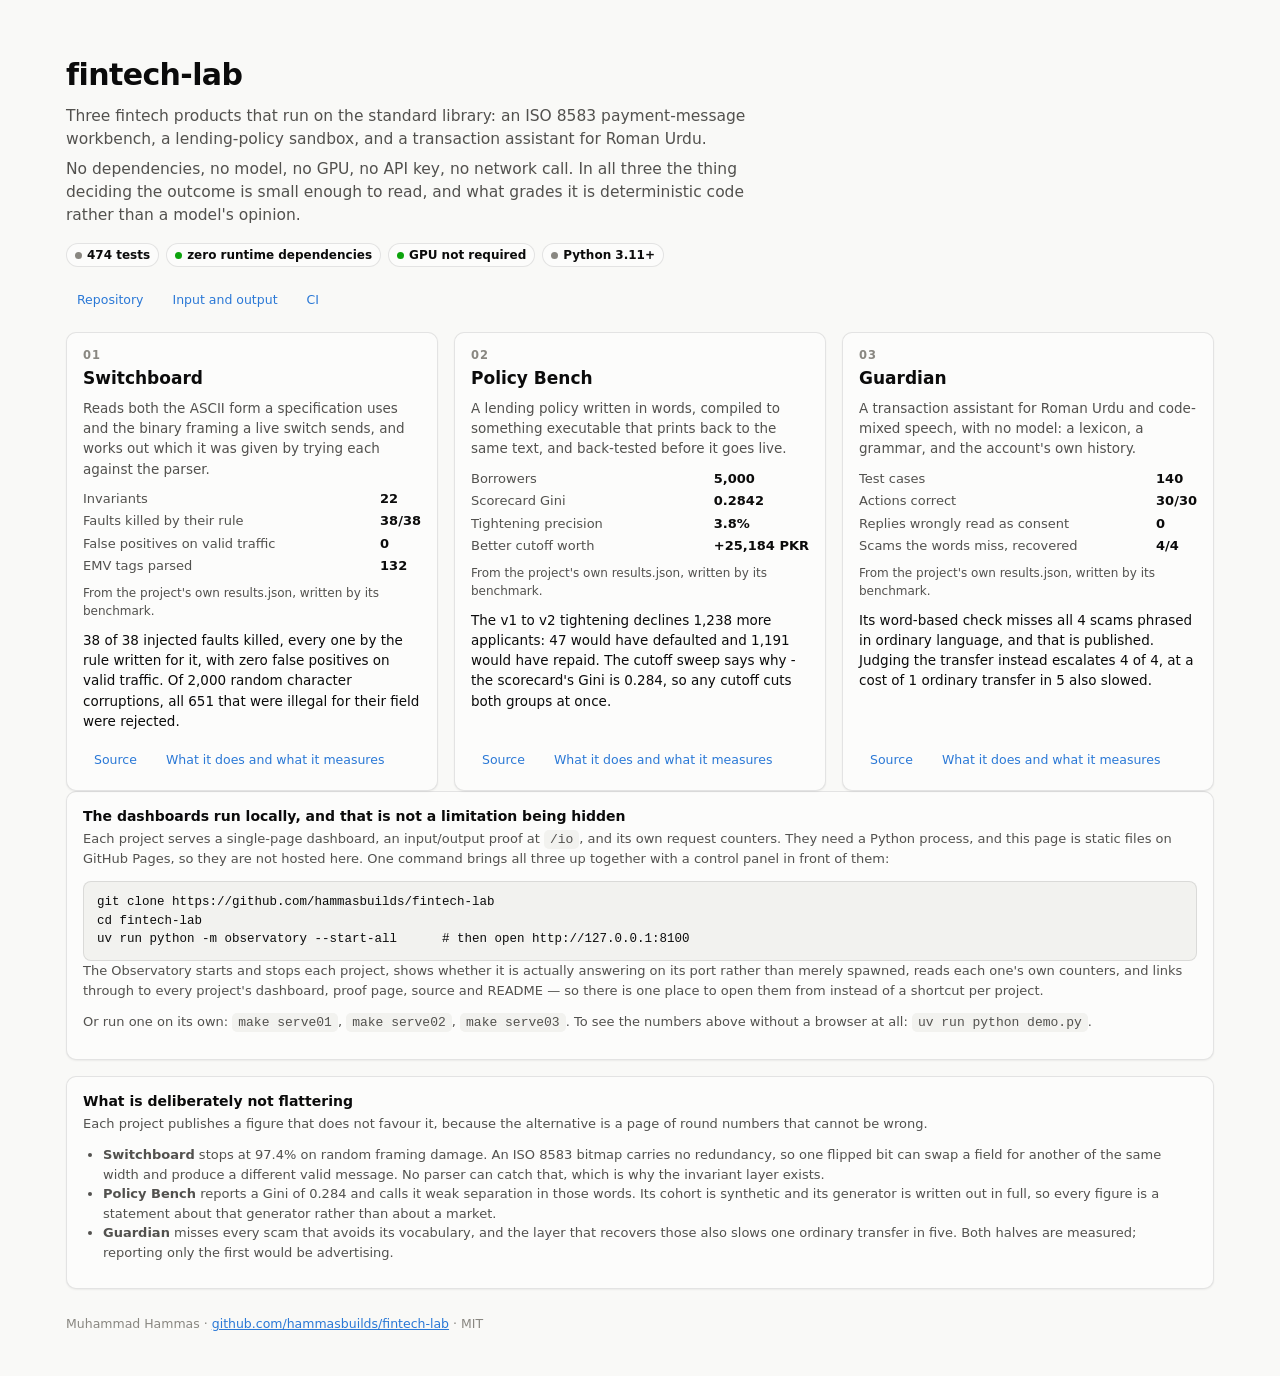
==== docs/index.html @ 554dd606 "Observatory: one panel that launches, watches and opens all three projects Replaces three desktop sh" ====
<!doctype html>
<html lang="en">
<head>
<meta charset="utf-8">
<meta name="viewport" content="width=device-width, initial-scale=1">
<title>fintech-lab</title>
<meta name="description" content="Three fintech products that run on the standard library: an ISO 8583 payment-message workbench, a lending-policy sandbox, and a Roman Urdu transaction assistant.">
<link rel="stylesheet" href="theme.css">
<style>
  .hero { padding: 36px 0 8px; }
  .hero h1 { font-size: 30px; margin: 0 0 8px; letter-spacing: -0.02em; }
  .hero p { color: var(--ink-2); font-size: 15.5px; max-width: 70ch; margin: 0 0 6px; }
  .badges { display: flex; gap: 7px; flex-wrap: wrap; margin: 16px 0 0; }
  .badges .pill { background: var(--surface); }
  .grid3 { display: grid; gap: 16px; margin-top: 8px; }
  @media (min-width: 1000px) { .grid3 { grid-template-columns: 1fr 1fr 1fr; } }
  .proj { display: flex; flex-direction: column; margin: 0; }
  .proj .num { font-size: 11.5px; letter-spacing: 0.08em; color: var(--ink-muted); font-weight: 600; }
  .proj h2 { font-size: 17px; margin: 2px 0 6px; }
  .proj .tag { color: var(--ink-2); font-size: 13.5px; margin: 0 0 10px; }
  .figs { display: grid; grid-template-columns: 1fr auto; gap: 3px 12px; font-size: 13px; margin: 0; }
  .figs dt { color: var(--ink-2); }
  .figs dd { margin: 0; font-variant-numeric: tabular-nums; font-weight: 600; }
  .small { font-size: 12px; margin: 8px 0 0; }
  .claim { font-size: 13.5px; margin: 10px 0 0; flex: 1 1 auto; }
  .opener { display: flex; gap: 7px; flex-wrap: wrap; margin-top: 14px; }
  .opener a { text-decoration: none; font-size: 12.5px; padding: 6px 11px; }
  code.cmd { font-family: var(--mono); background: var(--surface-sunken); padding: 2px 6px; border-radius: 5px; }
</style>
</head>
<body>
<div class="wrap">
  <div class="hero">
    <h1>fintech-lab</h1>
    <p>Three fintech products that run on the standard library: an ISO 8583 payment-message
       workbench, a lending-policy sandbox, and a transaction assistant for Roman Urdu.</p>
    <p>No dependencies, no model, no GPU, no API key, no network call. In all three the thing
       deciding the outcome is small enough to read, and what grades it is deterministic code
       rather than a model's opinion.</p>
    <div class="badges">
      <span class="pill neutral"><span class="dot"></span><span>474 tests</span></span>
      <span class="pill good"><span class="dot"></span><span>zero runtime dependencies</span></span>
      <span class="pill good"><span class="dot"></span><span>GPU not required</span></span>
      <span class="pill neutral"><span class="dot"></span><span>Python 3.11+</span></span>
    </div>
    <div class="opener" style="margin-top:18px">
      <a class="btn" href="https://github.com/hammasbuilds/fintech-lab">Repository</a>
      <a class="btn ghost" href="https://github.com/hammasbuilds/fintech-lab#input--output">Input and output</a>
      <a class="btn ghost" href="https://github.com/hammasbuilds/fintech-lab/actions/workflows/ci.yml">CI</a>
    </div>
  </div>

  <div class="grid3">
      <div class="card proj">
        <span class="num">01</span>
        <h2>Switchboard</h2>
        <p class="tag">Reads both the ASCII form a specification uses and the binary framing a live switch sends, and works out which it was given by trying each against the parser.</p>
        <dl class="figs"><dt>Invariants</dt><dd>22</dd><dt>Faults killed by their rule</dt><dd>38/38</dd><dt>False positives on valid traffic</dt><dd>0</dd><dt>EMV tags parsed</dt><dd>132</dd></dl>
        <p class="hint small">From the project's own results.json, written by its benchmark.</p>
        <p class="claim">38 of 38 injected faults killed, every one by the rule written for it, with zero false positives on valid traffic. Of 2,000 random character corruptions, all 651 that were illegal for their field were rejected.</p>
        <div class="opener">
          <a class="btn" href="https://github.com/hammasbuilds/fintech-lab/tree/main/projects/p01_switchboard">Source</a>
          <a class="btn ghost" href="https://github.com/hammasbuilds/fintech-lab/blob/main/projects/p01_switchboard/README.md">What it does and what it measures</a>
        </div>
      </div>
      <div class="card proj">
        <span class="num">02</span>
        <h2>Policy Bench</h2>
        <p class="tag">A lending policy written in words, compiled to something executable that prints back to the same text, and back-tested before it goes live.</p>
        <dl class="figs"><dt>Borrowers</dt><dd>5,000</dd><dt>Scorecard Gini</dt><dd>0.2842</dd><dt>Tightening precision</dt><dd>3.8%</dd><dt>Better cutoff worth</dt><dd>+25,184 PKR</dd></dl>
        <p class="hint small">From the project's own results.json, written by its benchmark.</p>
        <p class="claim">The v1 to v2 tightening declines 1,238 more applicants: 47 would have defaulted and 1,191 would have repaid. The cutoff sweep says why - the scorecard&#x27;s Gini is 0.284, so any cutoff cuts both groups at once.</p>
        <div class="opener">
          <a class="btn" href="https://github.com/hammasbuilds/fintech-lab/tree/main/projects/p02_policy_bench">Source</a>
          <a class="btn ghost" href="https://github.com/hammasbuilds/fintech-lab/blob/main/projects/p02_policy_bench/README.md">What it does and what it measures</a>
        </div>
      </div>
      <div class="card proj">
        <span class="num">03</span>
        <h2>Guardian</h2>
        <p class="tag">A transaction assistant for Roman Urdu and code-mixed speech, with no model: a lexicon, a grammar, and the account&#x27;s own history.</p>
        <dl class="figs"><dt>Test cases</dt><dd>140</dd><dt>Actions correct</dt><dd>30/30</dd><dt>Replies wrongly read as consent</dt><dd>0</dd><dt>Scams the words miss, recovered</dt><dd>4/4</dd></dl>
        <p class="hint small">From the project's own results.json, written by its benchmark.</p>
        <p class="claim">Its word-based check misses all 4 scams phrased in ordinary language, and that is published. Judging the transfer instead escalates 4 of 4, at a cost of 1 ordinary transfer in 5 also slowed.</p>
        <div class="opener">
          <a class="btn" href="https://github.com/hammasbuilds/fintech-lab/tree/main/projects/p03_guardian">Source</a>
          <a class="btn ghost" href="https://github.com/hammasbuilds/fintech-lab/blob/main/projects/p03_guardian/README.md">What it does and what it measures</a>
        </div>
      </div>
  </div>

  <div class="card">
    <h2>The dashboards run locally, and that is not a limitation being hidden</h2>
    <p class="hint">
      Each project serves a single-page dashboard, an input/output proof at <code
      class="cmd">/io</code>, and its own request counters. They need a Python process, and
      this page is static files on GitHub Pages, so they are not hosted here. One command
      brings all three up together with a control panel in front of them:
    </p>
    <pre class="out">git clone https://github.com/hammasbuilds/fintech-lab
cd fintech-lab
uv run python -m observatory --start-all      # then open http://127.0.0.1:8100</pre>
    <p class="hint">
      The Observatory starts and stops each project, shows whether it is actually answering
      on its port rather than merely spawned, reads each one's own counters, and links
      through to every project's dashboard, proof page, source and README &mdash; so there is
      one place to open them from instead of a shortcut per project.
    </p>
    <p class="hint">
      Or run one on its own: <code class="cmd">make serve01</code>,
      <code class="cmd">make serve02</code>, <code class="cmd">make serve03</code>. To see
      the numbers above without a browser at all: <code class="cmd">uv run python demo.py</code>.
    </p>
  </div>

  <div class="card">
    <h2>What is deliberately not flattering</h2>
    <p class="hint">
      Each project publishes a figure that does not favour it, because the alternative is a
      page of round numbers that cannot be wrong.
    </p>
    <ul class="hint" style="padding-left:20px">
      <li><strong>Switchboard</strong> stops at 97.4% on random framing damage. An ISO 8583
          bitmap carries no redundancy, so one flipped bit can swap a field for another of the
          same width and produce a different valid message. No parser can catch that, which is
          why the invariant layer exists.</li>
      <li><strong>Policy Bench</strong> reports a Gini of 0.284 and calls it weak separation in
          those words. Its cohort is synthetic and its generator is written out in full, so every
          figure is a statement about that generator rather than about a market.</li>
      <li><strong>Guardian</strong> misses every scam that avoids its vocabulary, and the layer
          that recovers those also slows one ordinary transfer in five. Both halves are
          measured; reporting only the first would be advertising.</li>
    </ul>
  </div>

  <footer class="foot" style="padding-left:0">
    Muhammad Hammas &middot; <a href="https://github.com/hammasbuilds/fintech-lab">github.com/hammasbuilds/fintech-lab</a> &middot; MIT
  </footer>
</div>
</body>
</html>
---- docs/theme.css ----
:root {
  color-scheme: light;
  --plane:          #f9f9f7;
  --surface:        #fcfcfb;
  --surface-sunken: #f2f2ef;
  --ink:            #0b0b0b;
  --ink-2:          #52514e;
  --ink-muted:      #898781;
  --grid:           #e1e0d9;
  --axis:           #c3c2b7;
  --border:         rgba(11, 11, 11, 0.10);
  --series-1:       #2a78d6;
  --series-2:       #eb6834;
  --series-3:       #1baf7a;
  --series-4:       #eda100;
  --seq-100:        #cde2fb;
  --seq-250:        #86b6ef;
  --seq-450:        #2a78d6;
  --seq-600:        #184f95;
  --good:           #0ca30c;
  --warning:        #fab219;
  --serious:        #ec835a;
  --critical:       #d03b3b;
  --good-ink:       #006300;
  --shadow:         0 1px 2px rgba(11, 11, 11, 0.06);
  --radius:         10px;
  --mono: ui-monospace, "Cascadia Mono", "SF Mono", Menlo, Consolas, monospace;
  --sans: system-ui, -apple-system, "Segoe UI", sans-serif;
}

@media (prefers-color-scheme: dark) {
  :root:not([data-theme="light"]) {
    color-scheme: dark;
    --plane:          #0d0d0d;
    --surface:        #1a1a19;
    --surface-sunken: #121211;
    --ink:            #f0efec;
    --ink-2:          #c3c2b7;
    --ink-muted:      #898781;
    --grid:           #2c2c2a;
    --axis:           #383835;
    --border:         rgba(255, 255, 255, 0.10);
    --series-1:       #3987e5;
    --series-2:       #d95926;
    --series-3:       #199e70;
    --series-4:       #c98500;
    --seq-100:        #104281;
    --seq-250:        #184f95;
    --seq-450:        #3987e5;
    --seq-600:        #86b6ef;
    --good-ink:       #0ca30c;
    --shadow:         0 1px 2px rgba(0, 0, 0, 0.5);
  }
}

:root[data-theme="dark"] {
  color-scheme: dark;
  --plane:          #0d0d0d;
  --surface:        #1a1a19;
  --surface-sunken: #121211;
  --ink:            #f0efec;
  --ink-2:          #c3c2b7;
  --ink-muted:      #898781;
  --grid:           #2c2c2a;
  --axis:           #383835;
  --border:         rgba(255, 255, 255, 0.10);
  --series-1:       #3987e5;
  --series-2:       #d95926;
  --series-3:       #199e70;
  --series-4:       #c98500;
  --seq-100:        #104281;
  --seq-250:        #184f95;
  --seq-450:        #3987e5;
  --seq-600:        #86b6ef;
  --good-ink:       #0ca30c;
  --shadow:         0 1px 2px rgba(0, 0, 0, 0.5);
}

* { box-sizing: border-box; }

body {
  margin: 0;
  background: var(--plane);
  color: var(--ink);
  font-family: var(--sans);
  font-size: 14.5px;
  line-height: 1.5;
  -webkit-font-smoothing: antialiased;
}

a { color: var(--series-1); }

/* ---- shell ------------------------------------------------------------- */

header.top {
  display: flex;
  align-items: center;
  gap: 16px;
  flex-wrap: wrap;
  padding: 14px 16px;
  background: var(--surface);
  border-bottom: 1px solid var(--border);
}
header.top h1 { font-size: 16px; margin: 0; font-weight: 650; letter-spacing: -0.01em; }
header.top .sub { color: var(--ink-2); font-size: 13px; margin: 0; }
header.top .spacer { flex: 1 1 auto; }

.wrap { max-width: 1180px; margin: 0 auto; padding: 16px; }

nav.tabs {
  display: flex;
  gap: 4px;
  flex-wrap: wrap;
  padding: 0 16px;
  background: var(--surface);
  border-bottom: 1px solid var(--border);
}
nav.tabs button {
  appearance: none;
  background: none;
  border: 0;
  border-bottom: 2px solid transparent;
  color: var(--ink-2);
  font: inherit;
  padding: 9px 12px;
  cursor: pointer;
}
nav.tabs button:hover { color: var(--ink); }
nav.tabs button[aria-selected="true"] {
  color: var(--ink);
  border-bottom-color: var(--series-1);
  font-weight: 600;
}

.panel { display: none; }
.panel.active { display: block; }

.card {
  background: var(--surface);
  border: 1px solid var(--border);
  border-radius: var(--radius);
  box-shadow: var(--shadow);
  padding: 14px 16px;
  margin-bottom: 16px;
}
.card > h2 { font-size: 14px; margin: 0 0 2px; font-weight: 650; }
.card > h2 + .hint { margin-top: 0; }
.hint { color: var(--ink-2); font-size: 13px; margin: 0 0 12px; }

.grid { display: grid; gap: 16px; }
@media (min-width: 860px) {
  .grid.cols-2 { grid-template-columns: 1fr 1fr; }
  .grid.cols-3 { grid-template-columns: repeat(3, 1fr); }
}

/* ---- controls ---------------------------------------------------------- */

.row { display: flex; gap: 10px; flex-wrap: wrap; align-items: flex-end; margin-bottom: 12px; }
label.field { display: flex; flex-direction: column; gap: 4px; font-size: 12.5px; color: var(--ink-2); }

input[type="text"], input[type="number"], select, textarea {
  font-family: var(--sans);
  font-size: 14px;
  color: var(--ink);
  background: var(--surface);
  border: 1px solid var(--axis);
  border-radius: 8px;
  padding: 7px 9px;
}
textarea { font-family: var(--mono); font-size: 13px; line-height: 1.55; width: 100%; resize: vertical; }
input:focus-visible, select:focus-visible, textarea:focus-visible, button:focus-visible {
  outline: 2px solid var(--series-1);
  outline-offset: 1px;
}

button.btn {
  font: inherit;
  font-weight: 600;
  color: #fff;
  background: var(--series-1);
  border: 1px solid transparent;
  border-radius: 8px;
  padding: 8px 14px;
  cursor: pointer;
}
button.btn:hover { filter: brightness(1.07); }
button.btn.ghost { background: var(--surface); color: var(--ink); border-color: var(--axis); }
button.btn.danger { background: var(--critical); }
button.btn:disabled { opacity: 0.5; cursor: not-allowed; }

/* ---- stat tiles -------------------------------------------------------- */

.tiles { display: grid; gap: 12px; grid-template-columns: repeat(auto-fit, minmax(150px, 1fr)); }
.tile {
  background: var(--surface-sunken);
  border: 1px solid var(--border);
  border-radius: var(--radius);
  padding: 11px 13px;
}
.tile .k { font-size: 12px; color: var(--ink-2); display: block; margin-bottom: 2px; }
.tile .v { font-size: 25px; font-weight: 640; letter-spacing: -0.02em; display: block; }
.tile .u { font-size: 12.5px; color: var(--ink-muted); }

/* ---- tables ------------------------------------------------------------ */

table { border-collapse: collapse; width: 100%; font-size: 13.5px; }
th, td { text-align: left; padding: 6px 9px; border-bottom: 1px solid var(--grid); vertical-align: top; }
th { color: var(--ink-2); font-weight: 600; font-size: 12.5px; white-space: nowrap; }
td.num, th.num { text-align: right; font-variant-numeric: tabular-nums; }
td.mono { font-family: var(--mono); font-size: 12.5px; }
tbody tr:hover { background: var(--surface-sunken); }
.scroll { overflow-x: auto; }

/* ---- chart parts ------------------------------------------------------- */

.legend { display: flex; gap: 14px; flex-wrap: wrap; font-size: 12.5px; color: var(--ink-2); margin-bottom: 8px; }
.legend .item { display: inline-flex; align-items: center; gap: 6px; }
.legend .swatch { width: 10px; height: 10px; border-radius: 3px; display: inline-block; }

.bars { display: flex; flex-direction: column; gap: 7px; }
.bars .bar-row { display: grid; grid-template-columns: minmax(96px, 26%) 1fr auto; gap: 10px; align-items: center; }
.bars .bar-row .lbl { color: var(--ink-2); font-size: 12.5px; }
.bars .track { background: var(--surface-sunken); border-radius: 4px; height: 13px; position: relative; }
.bars .fill { height: 13px; border-radius: 0 4px 4px 0; background: var(--series-1); }
.bars .val { font-variant-numeric: tabular-nums; font-size: 12.5px; min-width: 56px; text-align: right; }

svg .grid-line { stroke: var(--grid); stroke-width: 1; }
svg .axis-line { stroke: var(--axis); stroke-width: 1; }
svg .tick { fill: var(--ink-muted); font-size: 11px; }
svg .series-line { fill: none; stroke-width: 2; stroke-linecap: round; stroke-linejoin: round; }
svg .marker { stroke: var(--surface); stroke-width: 2; }

.tip {
  position: fixed;
  pointer-events: none;
  z-index: 40;
  background: var(--surface);
  color: var(--ink);
  border: 1px solid var(--border);
  border-radius: 8px;
  box-shadow: 0 4px 14px rgba(0, 0, 0, 0.18);
  padding: 7px 9px;
  font-size: 12.5px;
  max-width: 280px;
  opacity: 0;
  transition: opacity 90ms;
}
.tip.on { opacity: 1; }
.tip .tk { color: var(--ink-2); }

/* ---- status ------------------------------------------------------------ */

.pill {
  display: inline-flex;
  align-items: center;
  gap: 5px;
  font-size: 12px;
  font-weight: 600;
  padding: 2px 8px;
  border-radius: 999px;
  border: 1px solid var(--border);
  background: var(--surface-sunken);
  white-space: nowrap;
}
.pill .dot { width: 7px; height: 7px; border-radius: 50%; }
.pill.good .dot     { background: var(--good); }
.pill.warning .dot  { background: var(--warning); }
.pill.serious .dot  { background: var(--serious); }
.pill.critical .dot { background: var(--critical); }
.pill.neutral .dot  { background: var(--ink-muted); }

.note {
  border-left: 3px solid var(--axis);
  background: var(--surface-sunken);
  padding: 9px 12px;
  border-radius: 0 8px 8px 0;
  font-size: 13px;
  color: var(--ink-2);
  margin: 10px 0;
}
.note.warn { border-left-color: var(--warning); }
.note.bad  { border-left-color: var(--critical); }

pre.out {
  font-family: var(--mono);
  font-size: 12.5px;
  background: var(--surface-sunken);
  border: 1px solid var(--border);
  border-radius: 8px;
  padding: 11px 13px;
  overflow-x: auto;
  margin: 0;
  white-space: pre;
}

.kv { display: grid; grid-template-columns: max-content 1fr; gap: 3px 14px; font-size: 13.5px; }
.kv dt { color: var(--ink-2); }
.kv dd { margin: 0; font-variant-numeric: tabular-nums; }

footer.foot {
  color: var(--ink-muted);
  font-size: 12.5px;
  padding: 10px 16px 28px;
  max-width: 1180px;
  margin: 0 auto;
}

.sr {
  position: absolute;
  width: 1px; height: 1px;
  overflow: hidden;
  clip: rect(0 0 0 0);
  white-space: nowrap;
}
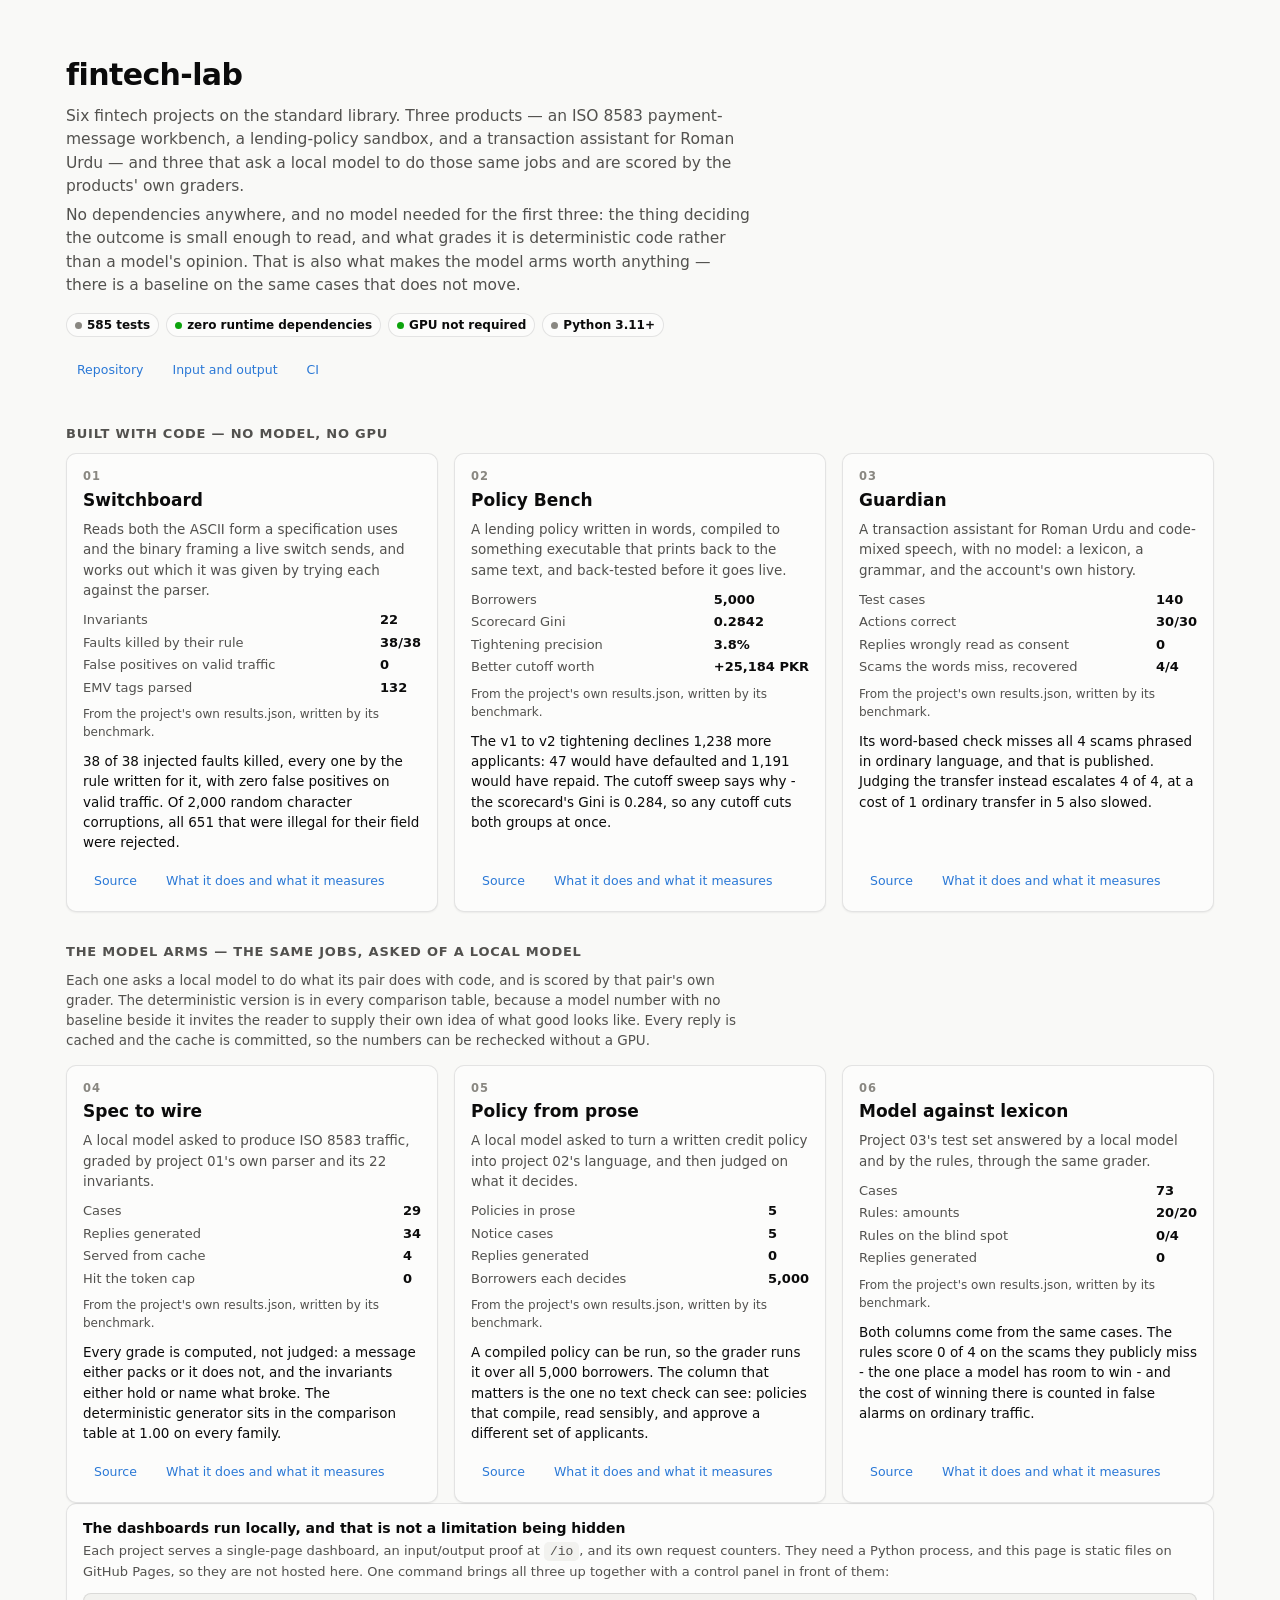
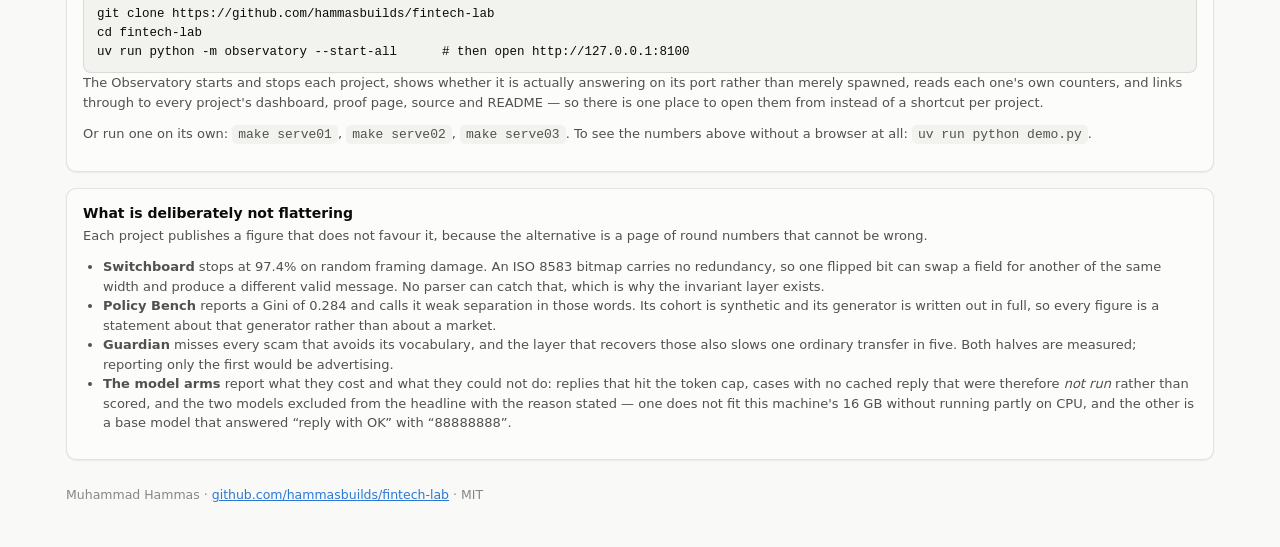
==== commit 5a572d04: "Three model arms (04-06), each scored by the grader of the product it pairs with The other half of t" ====
--- a/docs/index.html
+++ b/docs/index.html
@@ -25,6 +25,9 @@
   .claim { font-size: 13.5px; margin: 10px 0 0; flex: 1 1 auto; }
   .opener { display: flex; gap: 7px; flex-wrap: wrap; margin-top: 14px; }
   .opener a { text-decoration: none; font-size: 12.5px; padding: 6px 11px; }
+  h2.group { font-size: 13px; text-transform: uppercase; letter-spacing: 0.06em;
+    color: var(--ink-2); margin: 30px 0 10px; font-weight: 650; }
+  .lead { color: var(--ink-2); font-size: 13.5px; max-width: 80ch; margin: -2px 0 14px; }
   code.cmd { font-family: var(--mono); background: var(--surface-sunken); padding: 2px 6px; border-radius: 5px; }
 </style>
 </head>
@@ -32,13 +35,16 @@
 <div class="wrap">
   <div class="hero">
     <h1>fintech-lab</h1>
-    <p>Three fintech products that run on the standard library: an ISO 8583 payment-message
-       workbench, a lending-policy sandbox, and a transaction assistant for Roman Urdu.</p>
-    <p>No dependencies, no model, no GPU, no API key, no network call. In all three the thing
-       deciding the outcome is small enough to read, and what grades it is deterministic code
-       rather than a model's opinion.</p>
+    <p>Six fintech projects on the standard library. Three products &mdash; an ISO 8583
+       payment-message workbench, a lending-policy sandbox, and a transaction assistant for
+       Roman Urdu &mdash; and three that ask a local model to do those same jobs and are
+       scored by the products' own graders.</p>
+    <p>No dependencies anywhere, and no model needed for the first three: the thing deciding
+       the outcome is small enough to read, and what grades it is deterministic code rather
+       than a model's opinion. That is also what makes the model arms worth anything &mdash;
+       there is a baseline on the same cases that does not move.</p>
     <div class="badges">
-      <span class="pill neutral"><span class="dot"></span><span>474 tests</span></span>
+      <span class="pill neutral"><span class="dot"></span><span>585 tests</span></span>
       <span class="pill good"><span class="dot"></span><span>zero runtime dependencies</span></span>
       <span class="pill good"><span class="dot"></span><span>GPU not required</span></span>
       <span class="pill neutral"><span class="dot"></span><span>Python 3.11+</span></span>
@@ -50,6 +56,7 @@
     </div>
   </div>
 
+  <h2 class="group">Built with code &mdash; no model, no GPU</h2>
   <div class="grid3">
       <div class="card proj">
         <span class="num">01</span>
@@ -85,6 +92,51 @@
         <div class="opener">
           <a class="btn" href="https://github.com/hammasbuilds/fintech-lab/tree/main/projects/p03_guardian">Source</a>
           <a class="btn ghost" href="https://github.com/hammasbuilds/fintech-lab/blob/main/projects/p03_guardian/README.md">What it does and what it measures</a>
+        </div>
+      </div>
+  </div>
+
+  <h2 class="group">The model arms &mdash; the same jobs, asked of a local model</h2>
+  <p class="lead">Each one asks a local model to do what its pair does with code, and is
+     scored by that pair's own grader. The deterministic version is in every comparison
+     table, because a model number with no baseline beside it invites the reader to supply
+     their own idea of what good looks like. Every reply is cached and the cache is
+     committed, so the numbers can be rechecked without a GPU.</p>
+  <div class="grid3">
+      <div class="card proj">
+        <span class="num">04</span>
+        <h2>Spec to wire</h2>
+        <p class="tag">A local model asked to produce ISO 8583 traffic, graded by project 01&#x27;s own parser and its 22 invariants.</p>
+        <dl class="figs"><dt>Cases</dt><dd>29</dd><dt>Replies generated</dt><dd>34</dd><dt>Served from cache</dt><dd>4</dd><dt>Hit the token cap</dt><dd>0</dd></dl>
+        <p class="hint small">From the project's own results.json, written by its benchmark.</p>
+        <p class="claim">Every grade is computed, not judged: a message either packs or it does not, and the invariants either hold or name what broke. The deterministic generator sits in the comparison table at 1.00 on every family.</p>
+        <div class="opener">
+          <a class="btn" href="https://github.com/hammasbuilds/fintech-lab/tree/main/projects/p04_spec_to_wire">Source</a>
+          <a class="btn ghost" href="https://github.com/hammasbuilds/fintech-lab/blob/main/projects/p04_spec_to_wire/README.md">What it does and what it measures</a>
+        </div>
+      </div>
+      <div class="card proj">
+        <span class="num">05</span>
+        <h2>Policy from prose</h2>
+        <p class="tag">A local model asked to turn a written credit policy into project 02&#x27;s language, and then judged on what it decides.</p>
+        <dl class="figs"><dt>Policies in prose</dt><dd>5</dd><dt>Notice cases</dt><dd>5</dd><dt>Replies generated</dt><dd>0</dd><dt>Borrowers each decides</dt><dd>5,000</dd></dl>
+        <p class="hint small">From the project's own results.json, written by its benchmark.</p>
+        <p class="claim">A compiled policy can be run, so the grader runs it over all 5,000 borrowers. The column that matters is the one no text check can see: policies that compile, read sensibly, and approve a different set of applicants.</p>
+        <div class="opener">
+          <a class="btn" href="https://github.com/hammasbuilds/fintech-lab/tree/main/projects/p05_policy_from_prose">Source</a>
+          <a class="btn ghost" href="https://github.com/hammasbuilds/fintech-lab/blob/main/projects/p05_policy_from_prose/README.md">What it does and what it measures</a>
+        </div>
+      </div>
+      <div class="card proj">
+        <span class="num">06</span>
+        <h2>Model against lexicon</h2>
+        <p class="tag">Project 03&#x27;s test set answered by a local model and by the rules, through the same grader.</p>
+        <dl class="figs"><dt>Cases</dt><dd>73</dd><dt>Rules: amounts</dt><dd>20/20</dd><dt>Rules on the blind spot</dt><dd>0/4</dd><dt>Replies generated</dt><dd>0</dd></dl>
+        <p class="hint small">From the project's own results.json, written by its benchmark.</p>
+        <p class="claim">Both columns come from the same cases. The rules score 0 of 4 on the scams they publicly miss - the one place a model has room to win - and the cost of winning there is counted in false alarms on ordinary traffic.</p>
+        <div class="opener">
+          <a class="btn" href="https://github.com/hammasbuilds/fintech-lab/tree/main/projects/p06_model_vs_lexicon">Source</a>
+          <a class="btn ghost" href="https://github.com/hammasbuilds/fintech-lab/blob/main/projects/p06_model_vs_lexicon/README.md">What it does and what it measures</a>
         </div>
       </div>
   </div>
@@ -130,6 +182,12 @@
       <li><strong>Guardian</strong> misses every scam that avoids its vocabulary, and the layer
           that recovers those also slows one ordinary transfer in five. Both halves are
           measured; reporting only the first would be advertising.</li>
+      <li><strong>The model arms</strong> report what they cost and what they could not do:
+          replies that hit the token cap, cases with no cached reply that were therefore
+          <em>not run</em> rather than scored, and the two models excluded from the
+          headline with the reason stated &mdash; one does not fit this machine's 16 GB
+          without running partly on CPU, and the other is a base model that answered
+          &ldquo;reply with OK&rdquo; with &ldquo;88888888&rdquo;.</li>
     </ul>
   </div>
 
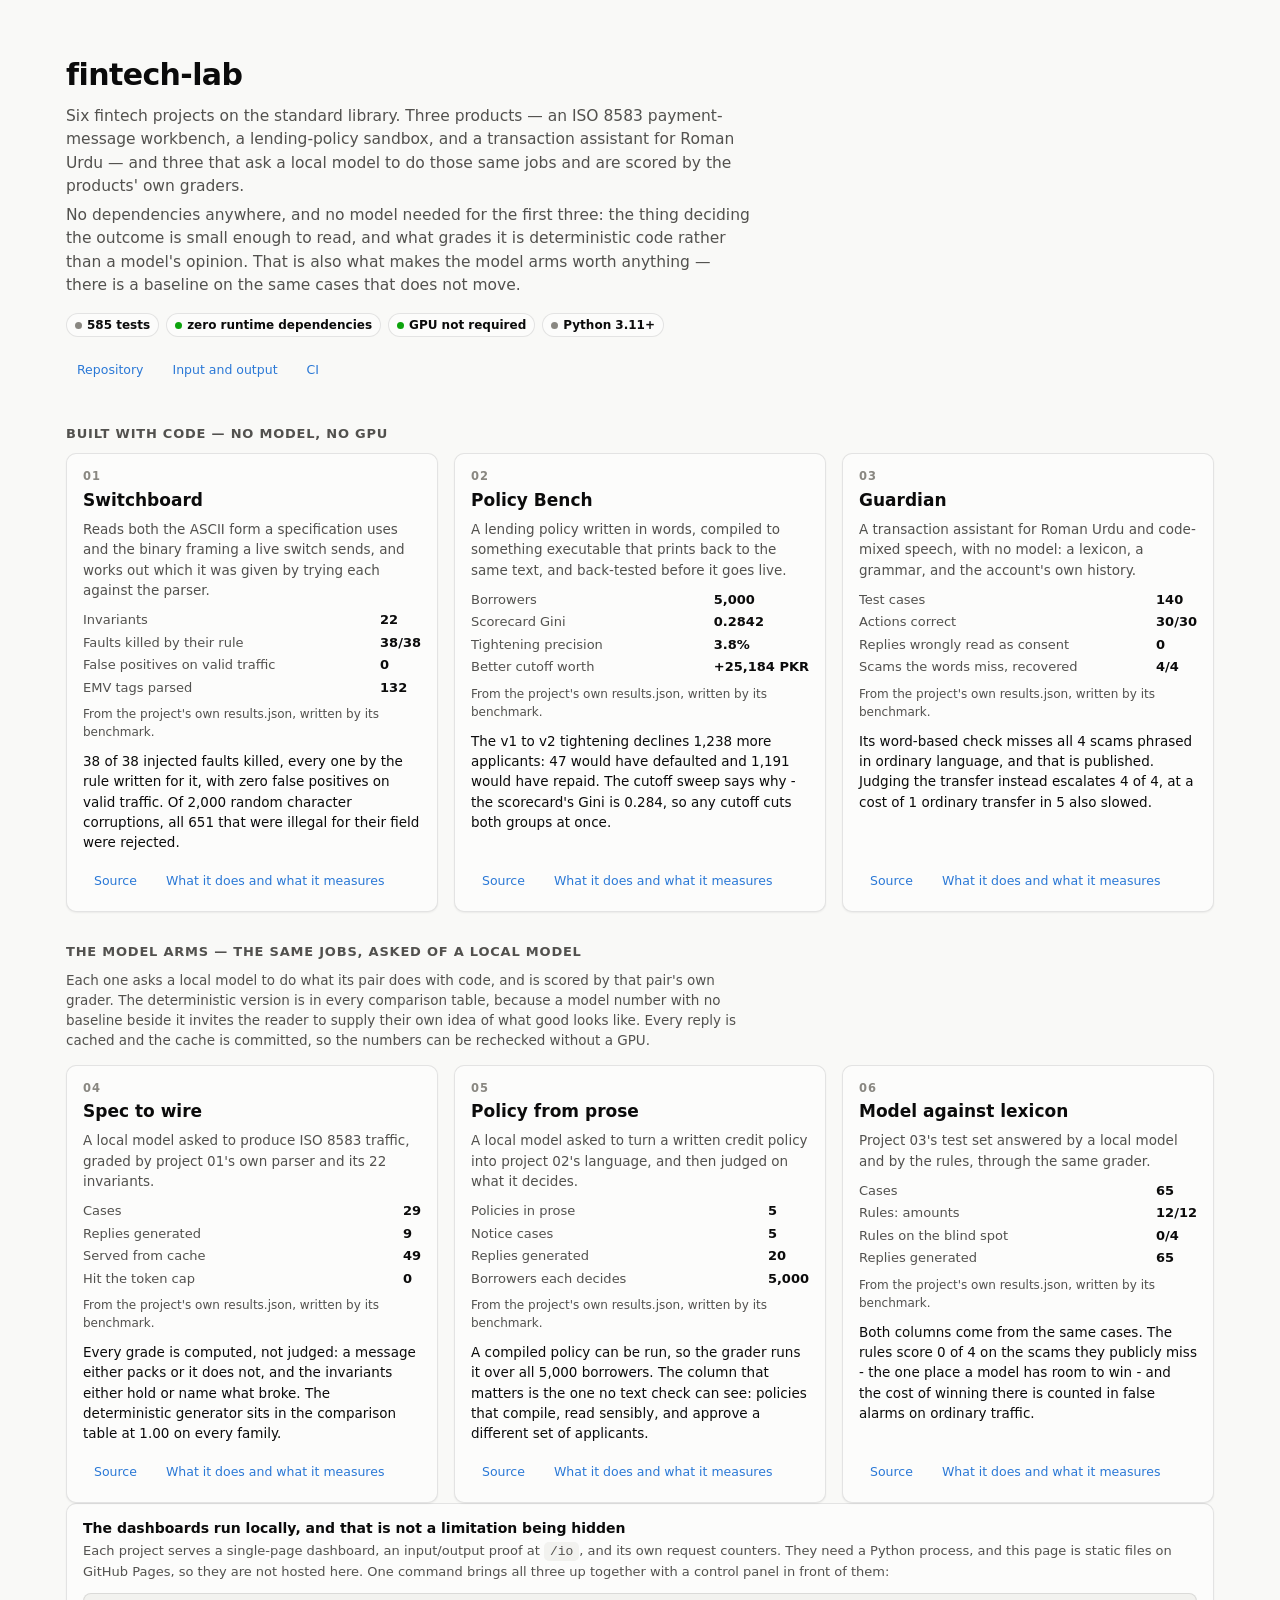
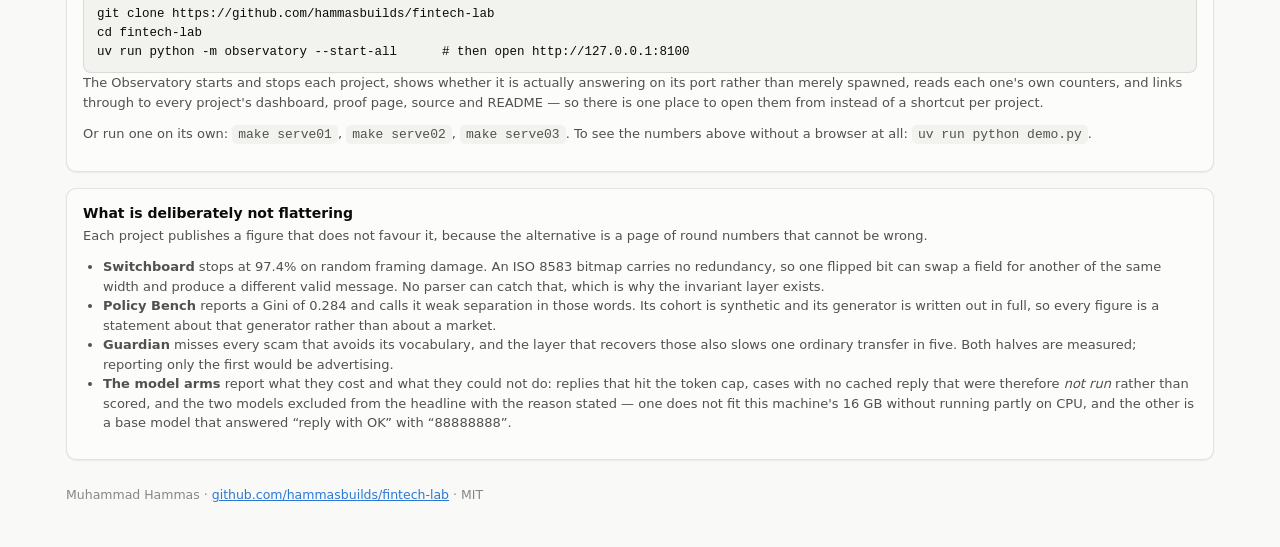
==== commit d6db940d: "Measure the three model arms, and count a server abort as an outcome Ran 04-06 live against qwen2.5:" ====
--- a/docs/index.html
+++ b/docs/index.html
@@ -107,7 +107,7 @@
         <span class="num">04</span>
         <h2>Spec to wire</h2>
         <p class="tag">A local model asked to produce ISO 8583 traffic, graded by project 01&#x27;s own parser and its 22 invariants.</p>
-        <dl class="figs"><dt>Cases</dt><dd>29</dd><dt>Replies generated</dt><dd>34</dd><dt>Served from cache</dt><dd>4</dd><dt>Hit the token cap</dt><dd>0</dd></dl>
+        <dl class="figs"><dt>Cases</dt><dd>29</dd><dt>Replies generated</dt><dd>9</dd><dt>Served from cache</dt><dd>49</dd><dt>Hit the token cap</dt><dd>0</dd></dl>
         <p class="hint small">From the project's own results.json, written by its benchmark.</p>
         <p class="claim">Every grade is computed, not judged: a message either packs or it does not, and the invariants either hold or name what broke. The deterministic generator sits in the comparison table at 1.00 on every family.</p>
         <div class="opener">
@@ -119,7 +119,7 @@
         <span class="num">05</span>
         <h2>Policy from prose</h2>
         <p class="tag">A local model asked to turn a written credit policy into project 02&#x27;s language, and then judged on what it decides.</p>
-        <dl class="figs"><dt>Policies in prose</dt><dd>5</dd><dt>Notice cases</dt><dd>5</dd><dt>Replies generated</dt><dd>0</dd><dt>Borrowers each decides</dt><dd>5,000</dd></dl>
+        <dl class="figs"><dt>Policies in prose</dt><dd>5</dd><dt>Notice cases</dt><dd>5</dd><dt>Replies generated</dt><dd>20</dd><dt>Borrowers each decides</dt><dd>5,000</dd></dl>
         <p class="hint small">From the project's own results.json, written by its benchmark.</p>
         <p class="claim">A compiled policy can be run, so the grader runs it over all 5,000 borrowers. The column that matters is the one no text check can see: policies that compile, read sensibly, and approve a different set of applicants.</p>
         <div class="opener">
@@ -131,7 +131,7 @@
         <span class="num">06</span>
         <h2>Model against lexicon</h2>
         <p class="tag">Project 03&#x27;s test set answered by a local model and by the rules, through the same grader.</p>
-        <dl class="figs"><dt>Cases</dt><dd>73</dd><dt>Rules: amounts</dt><dd>20/20</dd><dt>Rules on the blind spot</dt><dd>0/4</dd><dt>Replies generated</dt><dd>0</dd></dl>
+        <dl class="figs"><dt>Cases</dt><dd>65</dd><dt>Rules: amounts</dt><dd>12/12</dd><dt>Rules on the blind spot</dt><dd>0/4</dd><dt>Replies generated</dt><dd>65</dd></dl>
         <p class="hint small">From the project's own results.json, written by its benchmark.</p>
         <p class="claim">Both columns come from the same cases. The rules score 0 of 4 on the scams they publicly miss - the one place a model has room to win - and the cost of winning there is counted in false alarms on ordinary traffic.</p>
         <div class="opener">
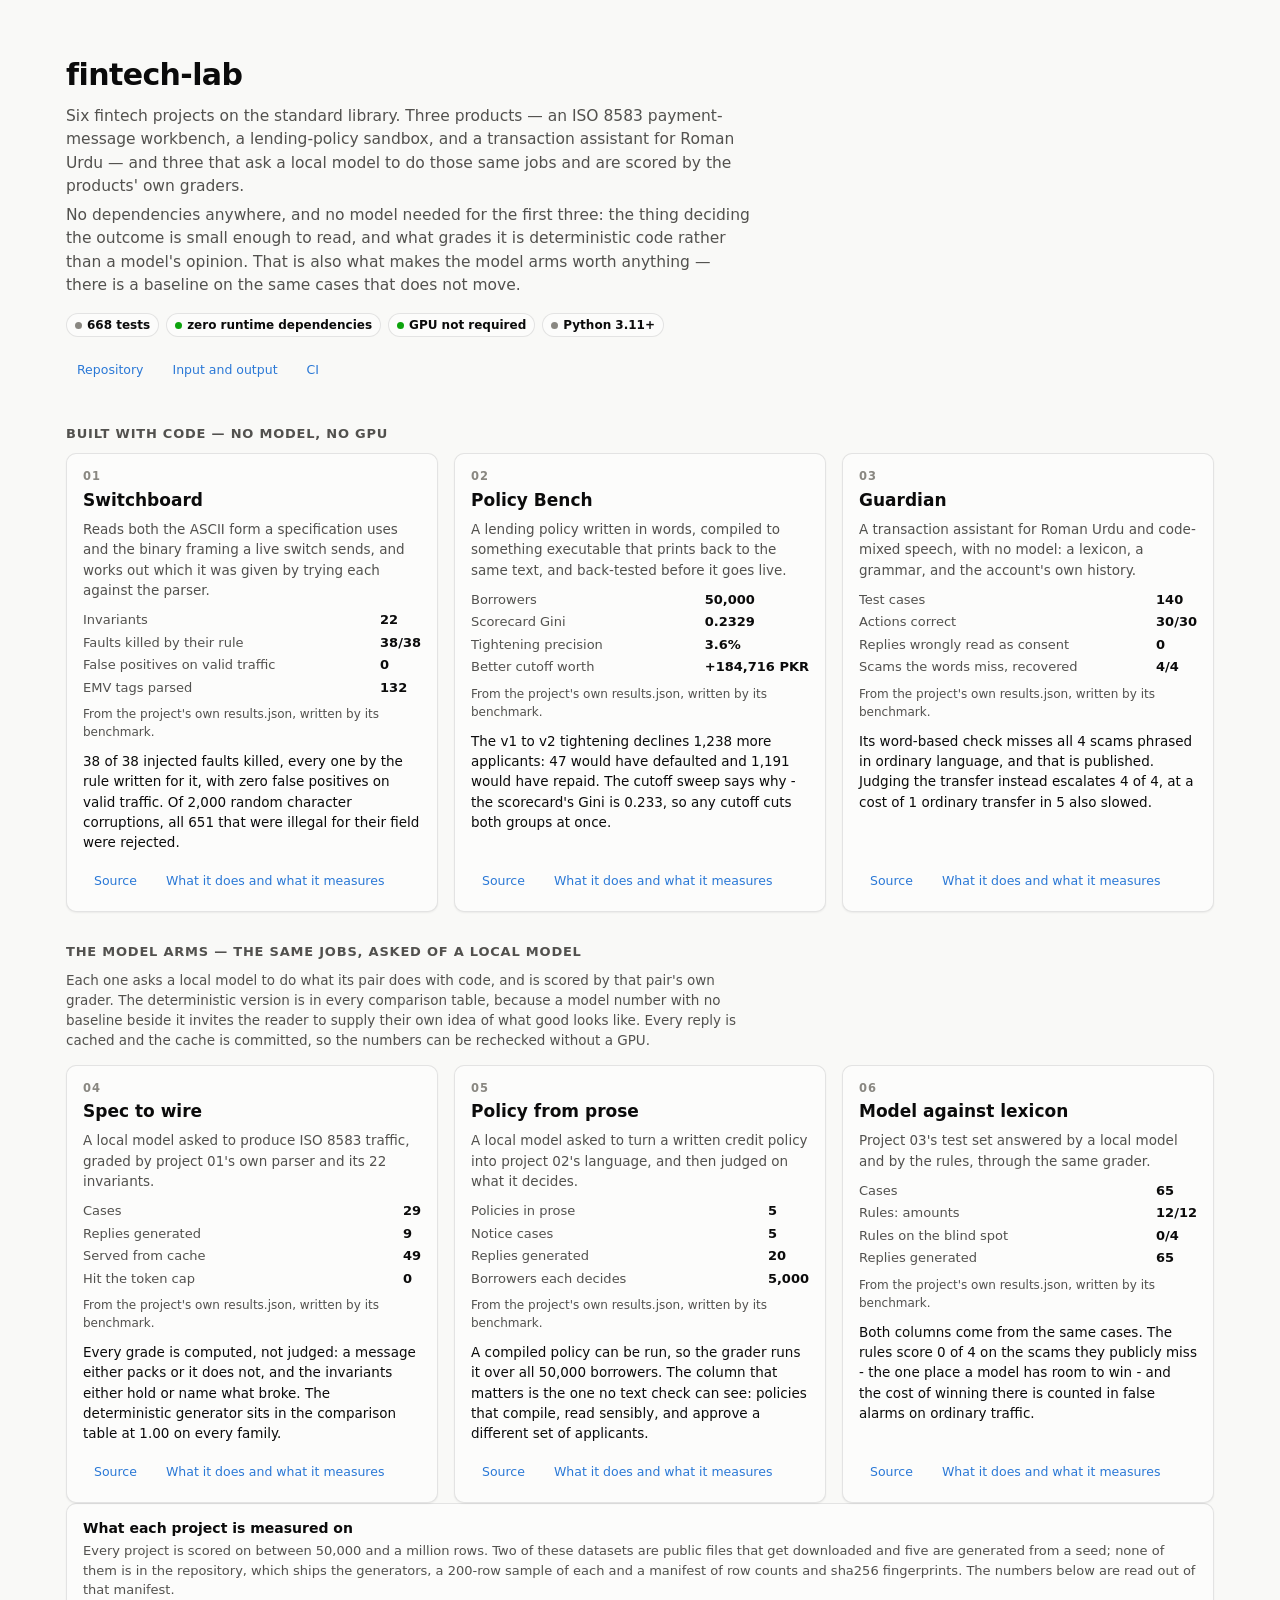
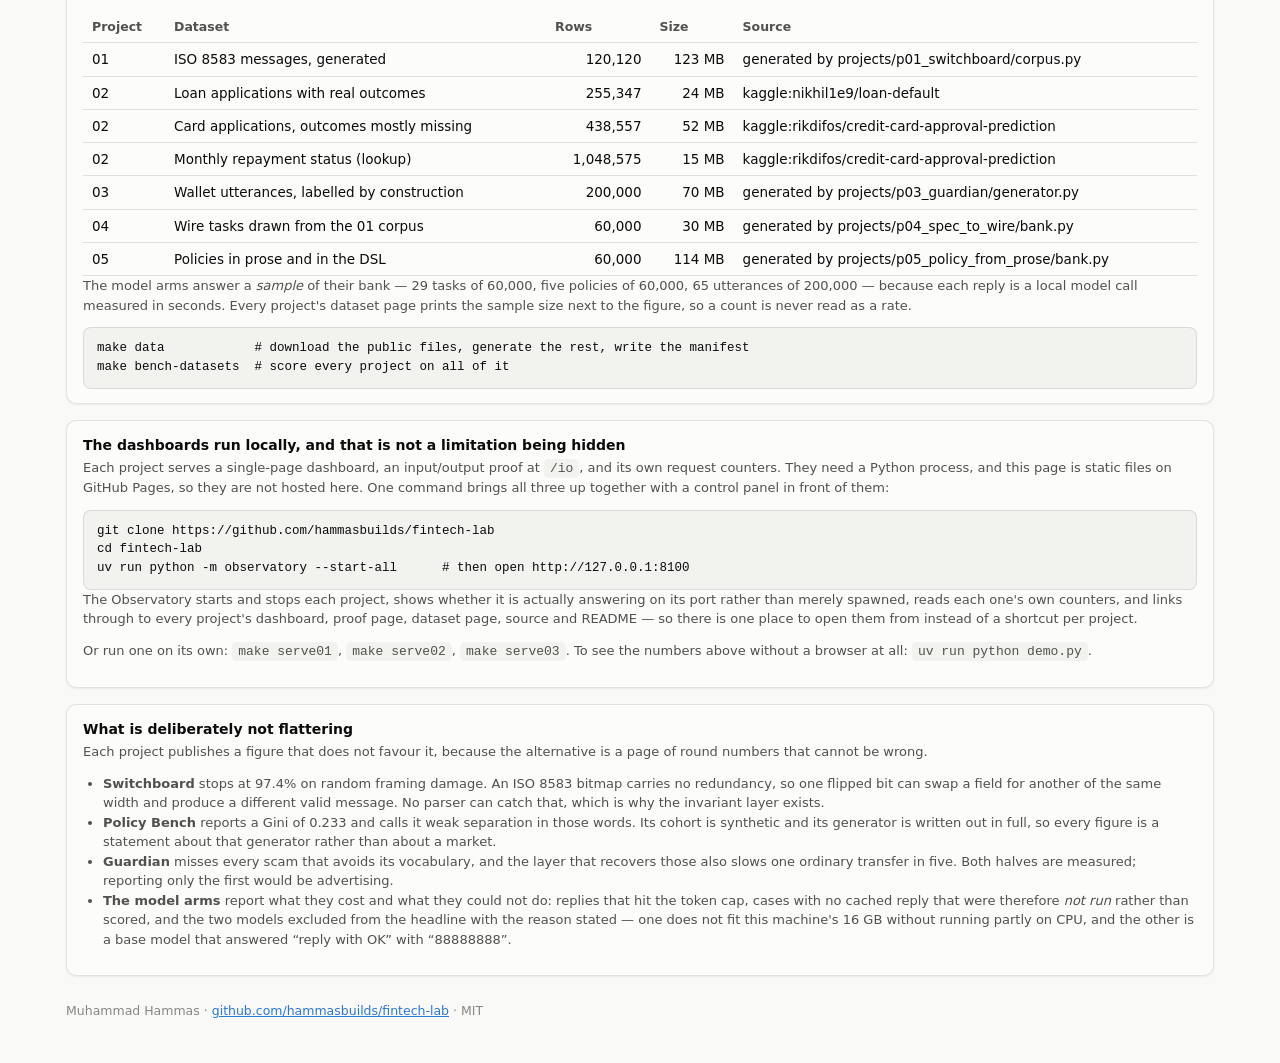
==== commit ec6c82c9: "Measure every project on 50,000 to a million rows, and fix what that found Each of the six projects " ====
--- a/docs/index.html
+++ b/docs/index.html
@@ -44,7 +44,7 @@
        than a model's opinion. That is also what makes the model arms worth anything &mdash;
        there is a baseline on the same cases that does not move.</p>
     <div class="badges">
-      <span class="pill neutral"><span class="dot"></span><span>585 tests</span></span>
+      <span class="pill neutral"><span class="dot"></span><span>668 tests</span></span>
       <span class="pill good"><span class="dot"></span><span>zero runtime dependencies</span></span>
       <span class="pill good"><span class="dot"></span><span>GPU not required</span></span>
       <span class="pill neutral"><span class="dot"></span><span>Python 3.11+</span></span>
@@ -74,9 +74,9 @@
         <span class="num">02</span>
         <h2>Policy Bench</h2>
         <p class="tag">A lending policy written in words, compiled to something executable that prints back to the same text, and back-tested before it goes live.</p>
-        <dl class="figs"><dt>Borrowers</dt><dd>5,000</dd><dt>Scorecard Gini</dt><dd>0.2842</dd><dt>Tightening precision</dt><dd>3.8%</dd><dt>Better cutoff worth</dt><dd>+25,184 PKR</dd></dl>
-        <p class="hint small">From the project's own results.json, written by its benchmark.</p>
-        <p class="claim">The v1 to v2 tightening declines 1,238 more applicants: 47 would have defaulted and 1,191 would have repaid. The cutoff sweep says why - the scorecard&#x27;s Gini is 0.284, so any cutoff cuts both groups at once.</p>
+        <dl class="figs"><dt>Borrowers</dt><dd>50,000</dd><dt>Scorecard Gini</dt><dd>0.2329</dd><dt>Tightening precision</dt><dd>3.6%</dd><dt>Better cutoff worth</dt><dd>+184,716 PKR</dd></dl>
+        <p class="hint small">From the project's own results.json, written by its benchmark.</p>
+        <p class="claim">The v1 to v2 tightening declines 1,238 more applicants: 47 would have defaulted and 1,191 would have repaid. The cutoff sweep says why - the scorecard&#x27;s Gini is 0.233, so any cutoff cuts both groups at once.</p>
         <div class="opener">
           <a class="btn" href="https://github.com/hammasbuilds/fintech-lab/tree/main/projects/p02_policy_bench">Source</a>
           <a class="btn ghost" href="https://github.com/hammasbuilds/fintech-lab/blob/main/projects/p02_policy_bench/README.md">What it does and what it measures</a>
@@ -121,7 +121,7 @@
         <p class="tag">A local model asked to turn a written credit policy into project 02&#x27;s language, and then judged on what it decides.</p>
         <dl class="figs"><dt>Policies in prose</dt><dd>5</dd><dt>Notice cases</dt><dd>5</dd><dt>Replies generated</dt><dd>20</dd><dt>Borrowers each decides</dt><dd>5,000</dd></dl>
         <p class="hint small">From the project's own results.json, written by its benchmark.</p>
-        <p class="claim">A compiled policy can be run, so the grader runs it over all 5,000 borrowers. The column that matters is the one no text check can see: policies that compile, read sensibly, and approve a different set of applicants.</p>
+        <p class="claim">A compiled policy can be run, so the grader runs it over all 50,000 borrowers. The column that matters is the one no text check can see: policies that compile, read sensibly, and approve a different set of applicants.</p>
         <div class="opener">
           <a class="btn" href="https://github.com/hammasbuilds/fintech-lab/tree/main/projects/p05_policy_from_prose">Source</a>
           <a class="btn ghost" href="https://github.com/hammasbuilds/fintech-lab/blob/main/projects/p05_policy_from_prose/README.md">What it does and what it measures</a>
@@ -142,6 +142,32 @@
   </div>
 
   <div class="card">
+    <h2>What each project is measured on</h2>
+    <p class="hint">Every project is scored on between 50,000 and a million rows. Two of
+       these datasets are public files that get downloaded and five are generated from a
+       seed; none of them is in the repository, which ships the generators, a 200-row
+       sample of each and a manifest of row counts and sha256 fingerprints. The numbers
+       below are read out of that manifest.</p>
+    <div class="scroll"><table><thead><tr>
+      <th>Project</th><th>Dataset</th><th>Rows</th><th>Size</th><th>Source</th>
+    </tr></thead><tbody>
+<tr><td>01</td><td>ISO 8583 messages, generated</td><td class="num">120,120</td><td class="num">123 MB</td><td>generated by projects/p01_switchboard/corpus.py</td></tr>
+<tr><td>02</td><td>Loan applications with real outcomes</td><td class="num">255,347</td><td class="num">24 MB</td><td>kaggle:nikhil1e9/loan-default</td></tr>
+<tr><td>02</td><td>Card applications, outcomes mostly missing</td><td class="num">438,557</td><td class="num">52 MB</td><td>kaggle:rikdifos/credit-card-approval-prediction</td></tr>
+<tr><td>02</td><td>Monthly repayment status (lookup)</td><td class="num">1,048,575</td><td class="num">15 MB</td><td>kaggle:rikdifos/credit-card-approval-prediction</td></tr>
+<tr><td>03</td><td>Wallet utterances, labelled by construction</td><td class="num">200,000</td><td class="num">70 MB</td><td>generated by projects/p03_guardian/generator.py</td></tr>
+<tr><td>04</td><td>Wire tasks drawn from the 01 corpus</td><td class="num">60,000</td><td class="num">30 MB</td><td>generated by projects/p04_spec_to_wire/bank.py</td></tr>
+<tr><td>05</td><td>Policies in prose and in the DSL</td><td class="num">60,000</td><td class="num">114 MB</td><td>generated by projects/p05_policy_from_prose/bank.py</td></tr>
+    </tbody></table></div>
+    <p class="hint">The model arms answer a <em>sample</em> of their bank &mdash; 29 tasks
+       of 60,000, five policies of 60,000, 65 utterances of 200,000 &mdash; because each
+       reply is a local model call measured in seconds. Every project's dataset page prints
+       the sample size next to the figure, so a count is never read as a rate.</p>
+    <pre class="out">make data            # download the public files, generate the rest, write the manifest
+make bench-datasets  # score every project on all of it</pre>
+  </div>
+
+  <div class="card">
     <h2>The dashboards run locally, and that is not a limitation being hidden</h2>
     <p class="hint">
       Each project serves a single-page dashboard, an input/output proof at <code
@@ -155,8 +181,8 @@
     <p class="hint">
       The Observatory starts and stops each project, shows whether it is actually answering
       on its port rather than merely spawned, reads each one's own counters, and links
-      through to every project's dashboard, proof page, source and README &mdash; so there is
-      one place to open them from instead of a shortcut per project.
+      through to every project's dashboard, proof page, dataset page, source and README
+      &mdash; so there is one place to open them from instead of a shortcut per project.
     </p>
     <p class="hint">
       Or run one on its own: <code class="cmd">make serve01</code>,
@@ -176,7 +202,7 @@
           bitmap carries no redundancy, so one flipped bit can swap a field for another of the
           same width and produce a different valid message. No parser can catch that, which is
           why the invariant layer exists.</li>
-      <li><strong>Policy Bench</strong> reports a Gini of 0.284 and calls it weak separation in
+      <li><strong>Policy Bench</strong> reports a Gini of 0.233 and calls it weak separation in
           those words. Its cohort is synthetic and its generator is written out in full, so every
           figure is a statement about that generator rather than about a market.</li>
       <li><strong>Guardian</strong> misses every scam that avoids its vocabulary, and the layer
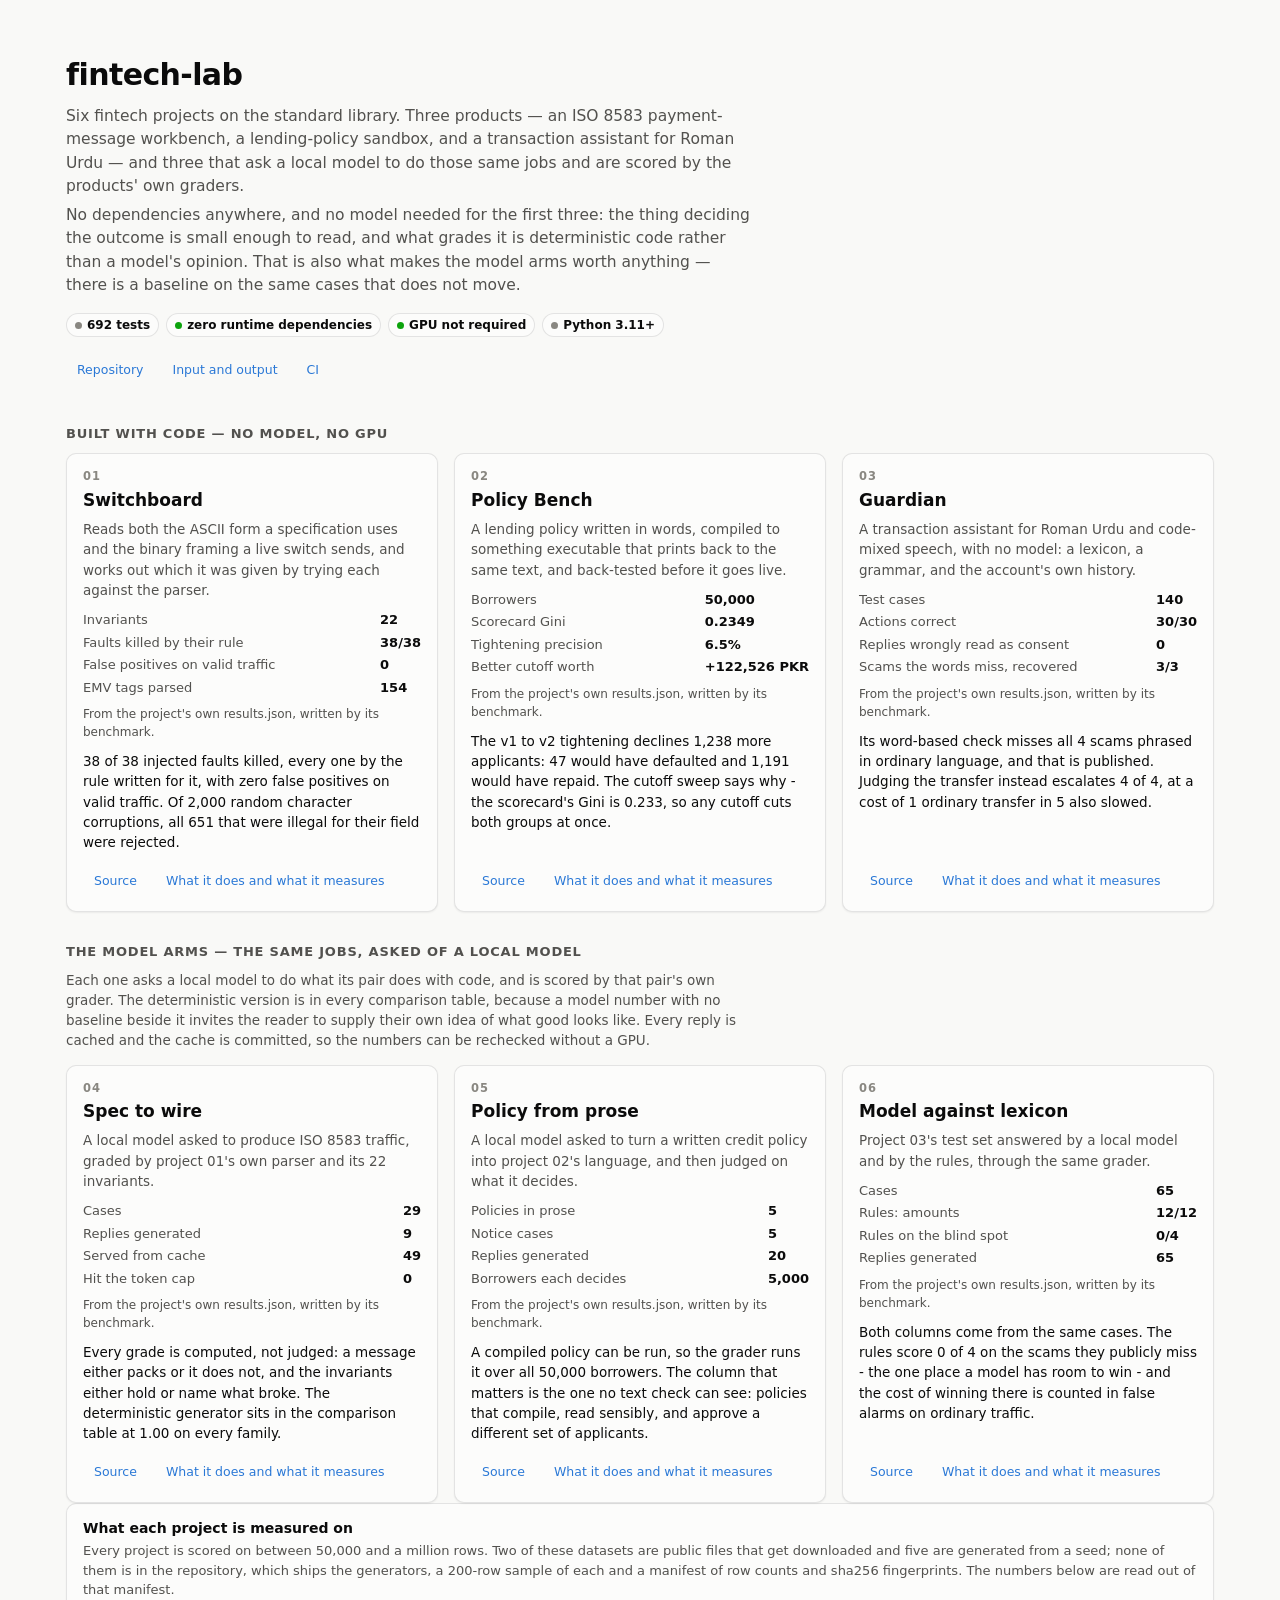
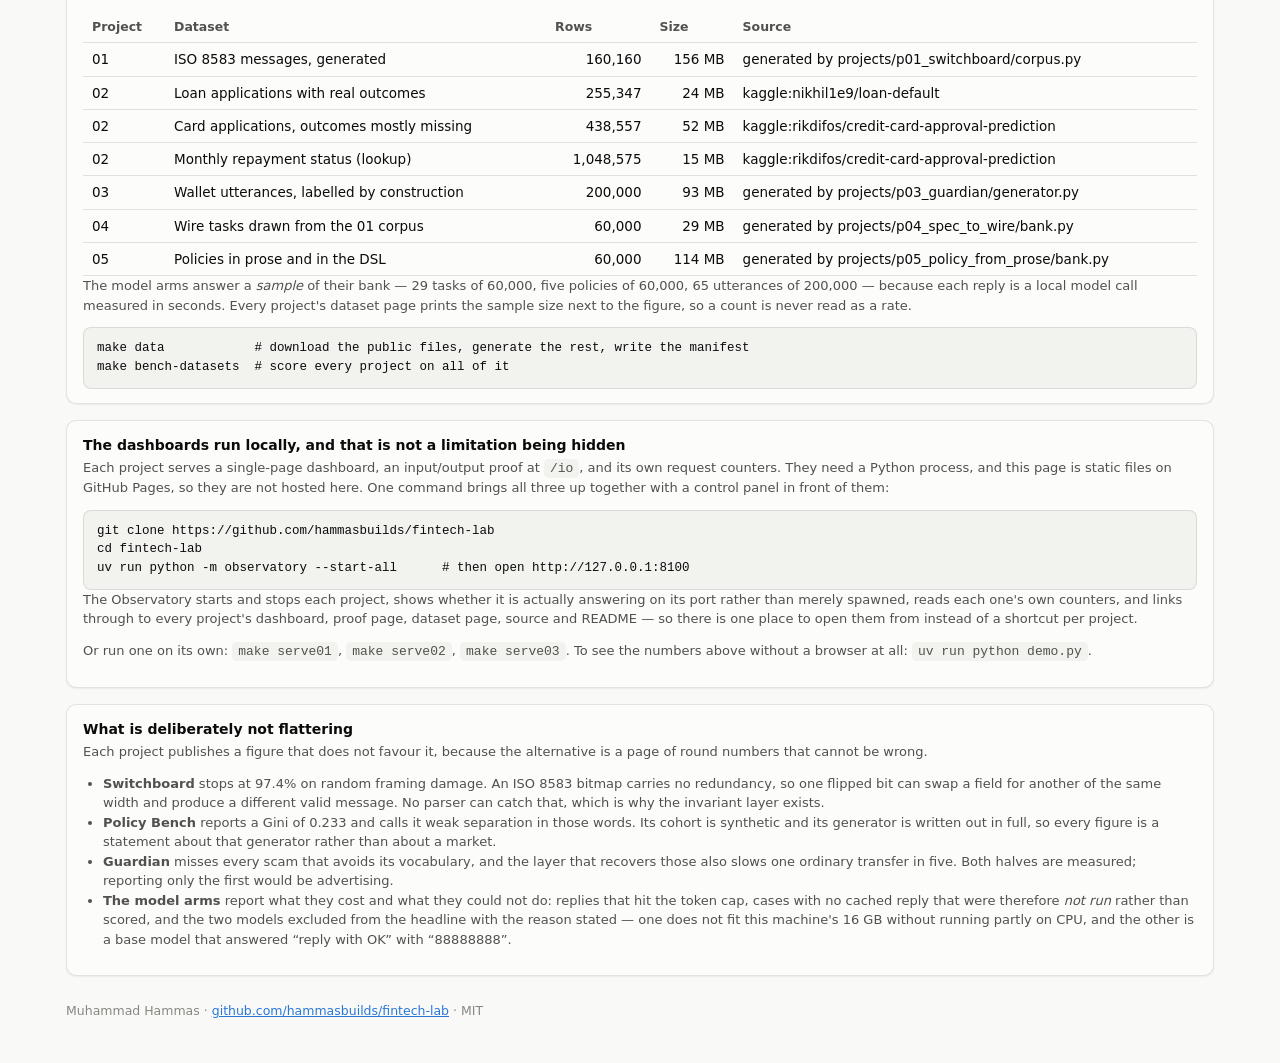
==== commit f0185aaa: "Close the industry gaps the datasets could not see, and measure what the fixes bought GAPS.md is the" ====
--- a/docs/index.html
+++ b/docs/index.html
@@ -44,7 +44,7 @@
        than a model's opinion. That is also what makes the model arms worth anything &mdash;
        there is a baseline on the same cases that does not move.</p>
     <div class="badges">
-      <span class="pill neutral"><span class="dot"></span><span>668 tests</span></span>
+      <span class="pill neutral"><span class="dot"></span><span>692 tests</span></span>
       <span class="pill good"><span class="dot"></span><span>zero runtime dependencies</span></span>
       <span class="pill good"><span class="dot"></span><span>GPU not required</span></span>
       <span class="pill neutral"><span class="dot"></span><span>Python 3.11+</span></span>
@@ -62,7 +62,7 @@
         <span class="num">01</span>
         <h2>Switchboard</h2>
         <p class="tag">Reads both the ASCII form a specification uses and the binary framing a live switch sends, and works out which it was given by trying each against the parser.</p>
-        <dl class="figs"><dt>Invariants</dt><dd>22</dd><dt>Faults killed by their rule</dt><dd>38/38</dd><dt>False positives on valid traffic</dt><dd>0</dd><dt>EMV tags parsed</dt><dd>132</dd></dl>
+        <dl class="figs"><dt>Invariants</dt><dd>22</dd><dt>Faults killed by their rule</dt><dd>38/38</dd><dt>False positives on valid traffic</dt><dd>0</dd><dt>EMV tags parsed</dt><dd>154</dd></dl>
         <p class="hint small">From the project's own results.json, written by its benchmark.</p>
         <p class="claim">38 of 38 injected faults killed, every one by the rule written for it, with zero false positives on valid traffic. Of 2,000 random character corruptions, all 651 that were illegal for their field were rejected.</p>
         <div class="opener">
@@ -74,7 +74,7 @@
         <span class="num">02</span>
         <h2>Policy Bench</h2>
         <p class="tag">A lending policy written in words, compiled to something executable that prints back to the same text, and back-tested before it goes live.</p>
-        <dl class="figs"><dt>Borrowers</dt><dd>50,000</dd><dt>Scorecard Gini</dt><dd>0.2329</dd><dt>Tightening precision</dt><dd>3.6%</dd><dt>Better cutoff worth</dt><dd>+184,716 PKR</dd></dl>
+        <dl class="figs"><dt>Borrowers</dt><dd>50,000</dd><dt>Scorecard Gini</dt><dd>0.2349</dd><dt>Tightening precision</dt><dd>6.5%</dd><dt>Better cutoff worth</dt><dd>+122,526 PKR</dd></dl>
         <p class="hint small">From the project's own results.json, written by its benchmark.</p>
         <p class="claim">The v1 to v2 tightening declines 1,238 more applicants: 47 would have defaulted and 1,191 would have repaid. The cutoff sweep says why - the scorecard&#x27;s Gini is 0.233, so any cutoff cuts both groups at once.</p>
         <div class="opener">
@@ -86,7 +86,7 @@
         <span class="num">03</span>
         <h2>Guardian</h2>
         <p class="tag">A transaction assistant for Roman Urdu and code-mixed speech, with no model: a lexicon, a grammar, and the account&#x27;s own history.</p>
-        <dl class="figs"><dt>Test cases</dt><dd>140</dd><dt>Actions correct</dt><dd>30/30</dd><dt>Replies wrongly read as consent</dt><dd>0</dd><dt>Scams the words miss, recovered</dt><dd>4/4</dd></dl>
+        <dl class="figs"><dt>Test cases</dt><dd>140</dd><dt>Actions correct</dt><dd>30/30</dd><dt>Replies wrongly read as consent</dt><dd>0</dd><dt>Scams the words miss, recovered</dt><dd>3/3</dd></dl>
         <p class="hint small">From the project's own results.json, written by its benchmark.</p>
         <p class="claim">Its word-based check misses all 4 scams phrased in ordinary language, and that is published. Judging the transfer instead escalates 4 of 4, at a cost of 1 ordinary transfer in 5 also slowed.</p>
         <div class="opener">
@@ -151,12 +151,12 @@
     <div class="scroll"><table><thead><tr>
       <th>Project</th><th>Dataset</th><th>Rows</th><th>Size</th><th>Source</th>
     </tr></thead><tbody>
-<tr><td>01</td><td>ISO 8583 messages, generated</td><td class="num">120,120</td><td class="num">123 MB</td><td>generated by projects/p01_switchboard/corpus.py</td></tr>
+<tr><td>01</td><td>ISO 8583 messages, generated</td><td class="num">160,160</td><td class="num">156 MB</td><td>generated by projects/p01_switchboard/corpus.py</td></tr>
 <tr><td>02</td><td>Loan applications with real outcomes</td><td class="num">255,347</td><td class="num">24 MB</td><td>kaggle:nikhil1e9/loan-default</td></tr>
 <tr><td>02</td><td>Card applications, outcomes mostly missing</td><td class="num">438,557</td><td class="num">52 MB</td><td>kaggle:rikdifos/credit-card-approval-prediction</td></tr>
 <tr><td>02</td><td>Monthly repayment status (lookup)</td><td class="num">1,048,575</td><td class="num">15 MB</td><td>kaggle:rikdifos/credit-card-approval-prediction</td></tr>
-<tr><td>03</td><td>Wallet utterances, labelled by construction</td><td class="num">200,000</td><td class="num">70 MB</td><td>generated by projects/p03_guardian/generator.py</td></tr>
-<tr><td>04</td><td>Wire tasks drawn from the 01 corpus</td><td class="num">60,000</td><td class="num">30 MB</td><td>generated by projects/p04_spec_to_wire/bank.py</td></tr>
+<tr><td>03</td><td>Wallet utterances, labelled by construction</td><td class="num">200,000</td><td class="num">93 MB</td><td>generated by projects/p03_guardian/generator.py</td></tr>
+<tr><td>04</td><td>Wire tasks drawn from the 01 corpus</td><td class="num">60,000</td><td class="num">29 MB</td><td>generated by projects/p04_spec_to_wire/bank.py</td></tr>
 <tr><td>05</td><td>Policies in prose and in the DSL</td><td class="num">60,000</td><td class="num">114 MB</td><td>generated by projects/p05_policy_from_prose/bank.py</td></tr>
     </tbody></table></div>
     <p class="hint">The model arms answer a <em>sample</em> of their bank &mdash; 29 tasks
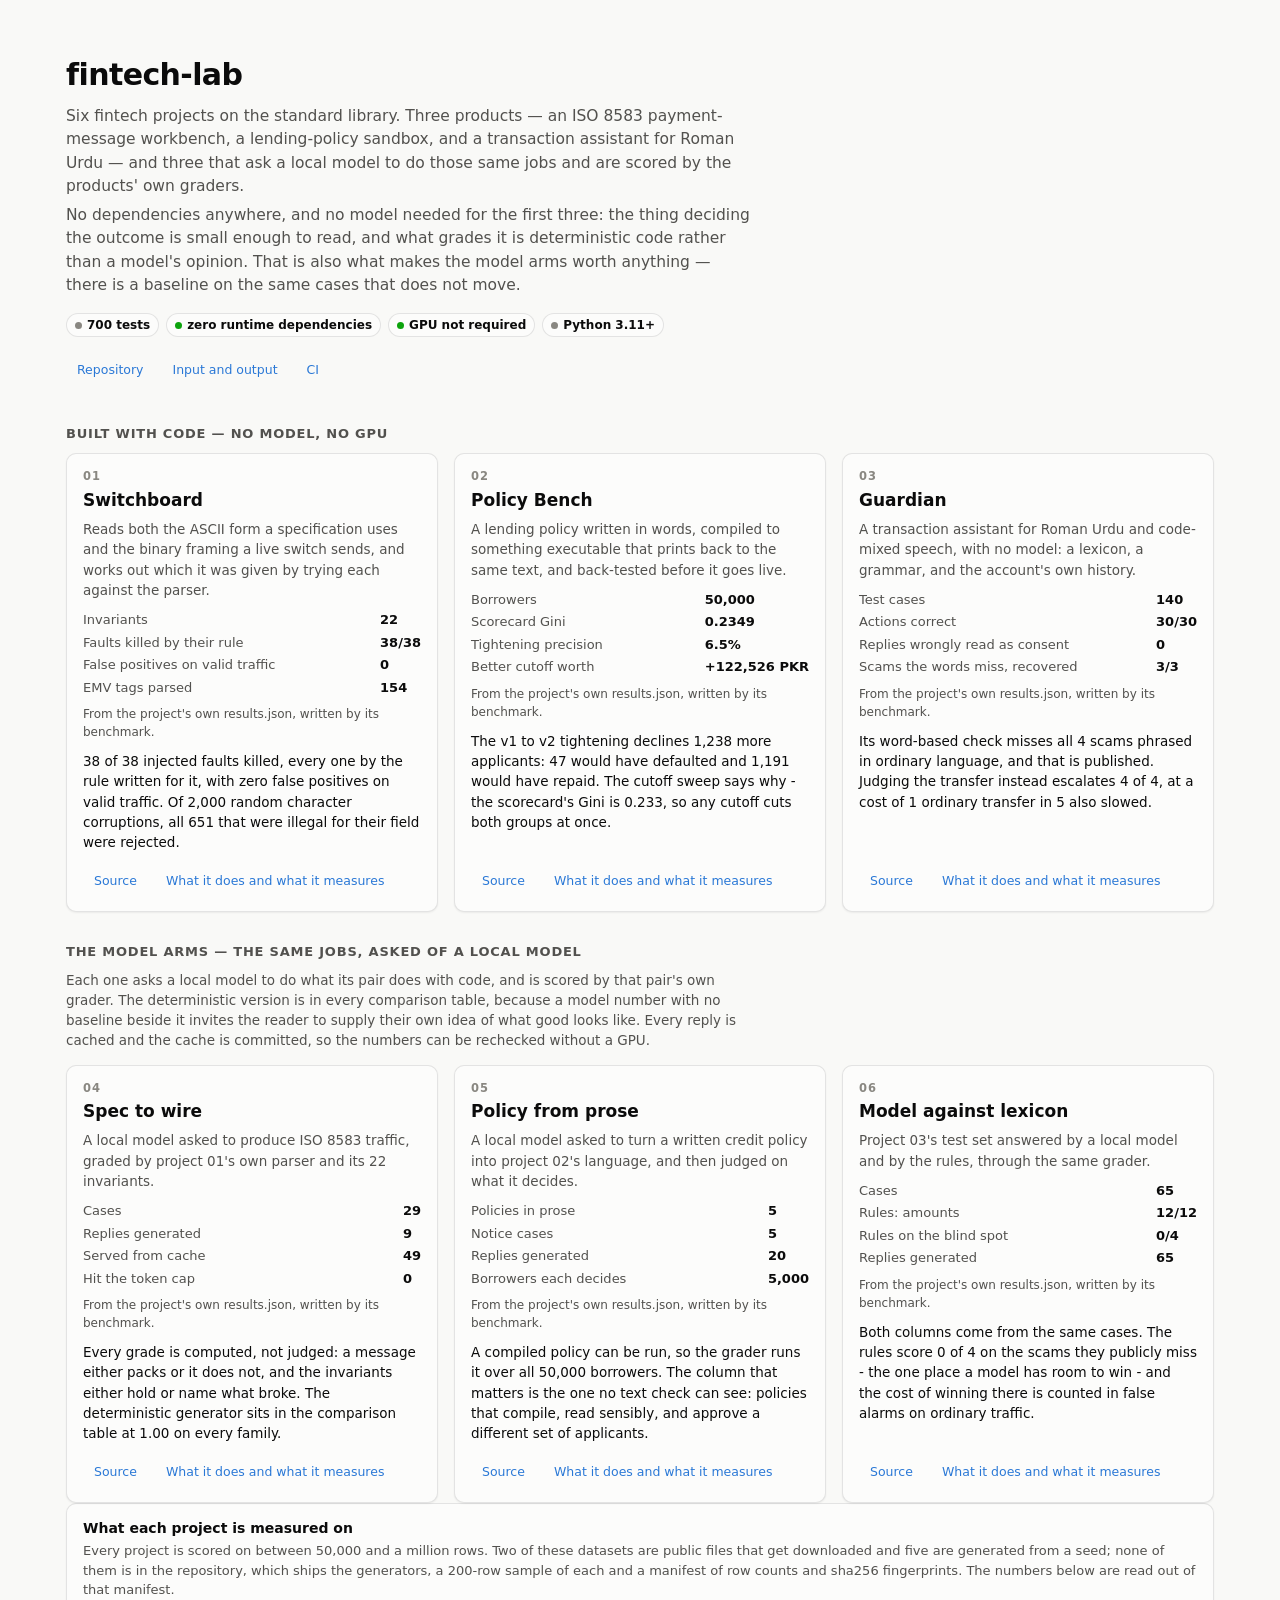
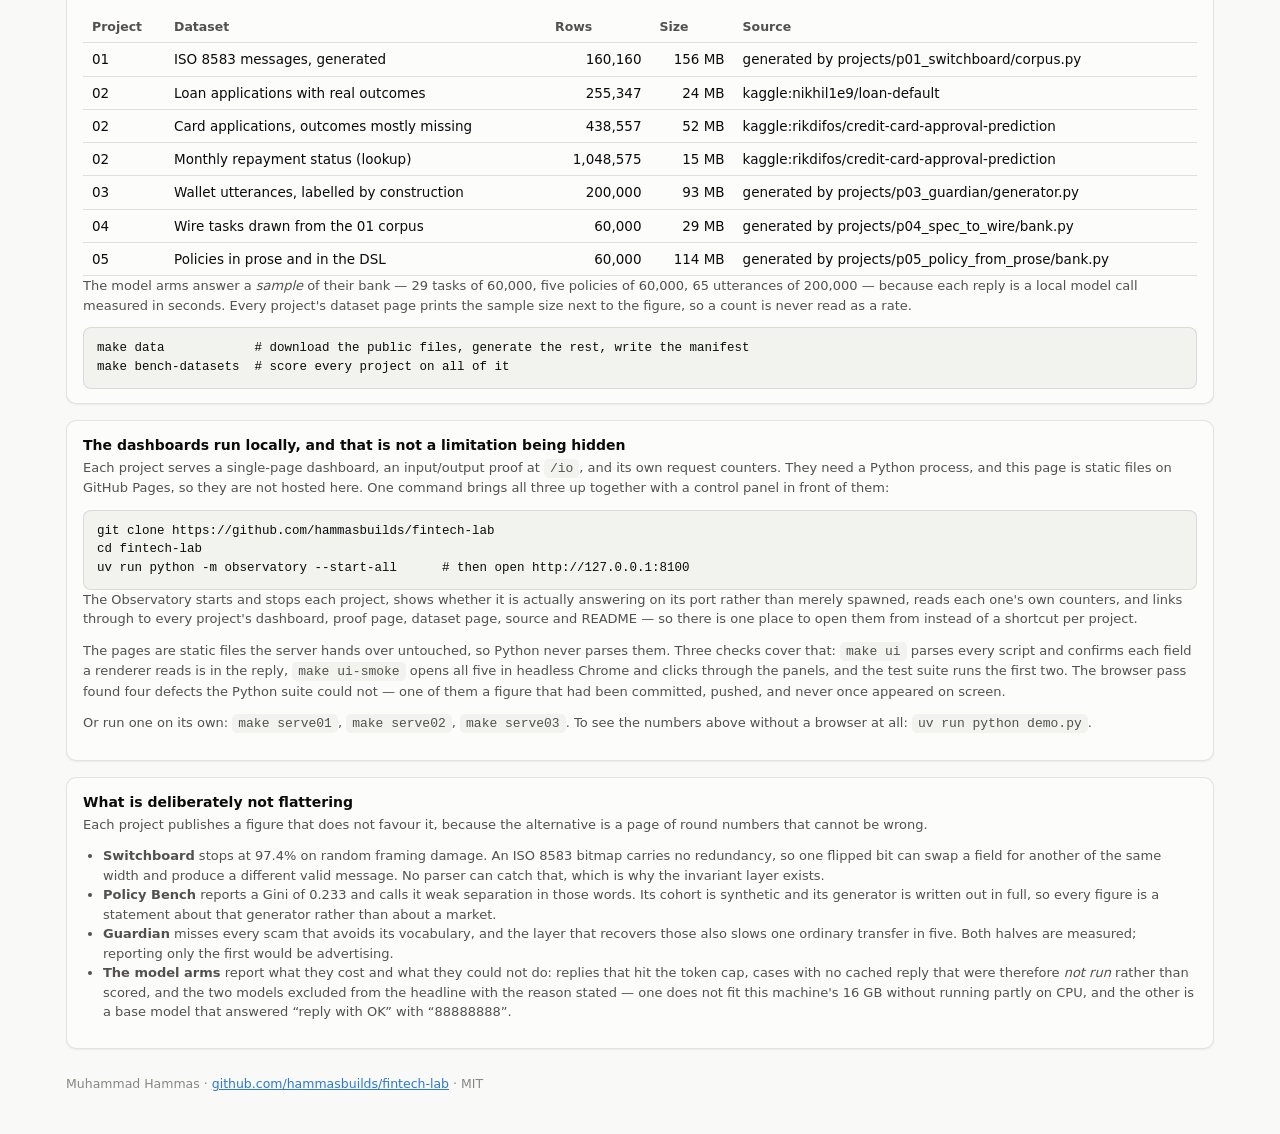
==== commit 755c99fe: "Put the new work on the pages, and check the pages in a real browser The gap-analysis round added fi" ====
--- a/docs/index.html
+++ b/docs/index.html
@@ -44,7 +44,7 @@
        than a model's opinion. That is also what makes the model arms worth anything &mdash;
        there is a baseline on the same cases that does not move.</p>
     <div class="badges">
-      <span class="pill neutral"><span class="dot"></span><span>692 tests</span></span>
+      <span class="pill neutral"><span class="dot"></span><span>700 tests</span></span>
       <span class="pill good"><span class="dot"></span><span>zero runtime dependencies</span></span>
       <span class="pill good"><span class="dot"></span><span>GPU not required</span></span>
       <span class="pill neutral"><span class="dot"></span><span>Python 3.11+</span></span>
@@ -185,6 +185,15 @@
       &mdash; so there is one place to open them from instead of a shortcut per project.
     </p>
     <p class="hint">
+      The pages are static files the server hands over untouched, so Python never parses
+      them. Three checks cover that: <code class="cmd">make ui</code> parses every script and
+      confirms each field a renderer reads is in the reply,
+      <code class="cmd">make ui-smoke</code> opens all five in headless Chrome and clicks
+      through the panels, and the test suite runs the first two. The browser pass found four
+      defects the Python suite could not &mdash; one of them a figure that had been committed,
+      pushed, and never once appeared on screen.
+    </p>
+    <p class="hint">
       Or run one on its own: <code class="cmd">make serve01</code>,
       <code class="cmd">make serve02</code>, <code class="cmd">make serve03</code>. To see
       the numbers above without a browser at all: <code class="cmd">uv run python demo.py</code>.
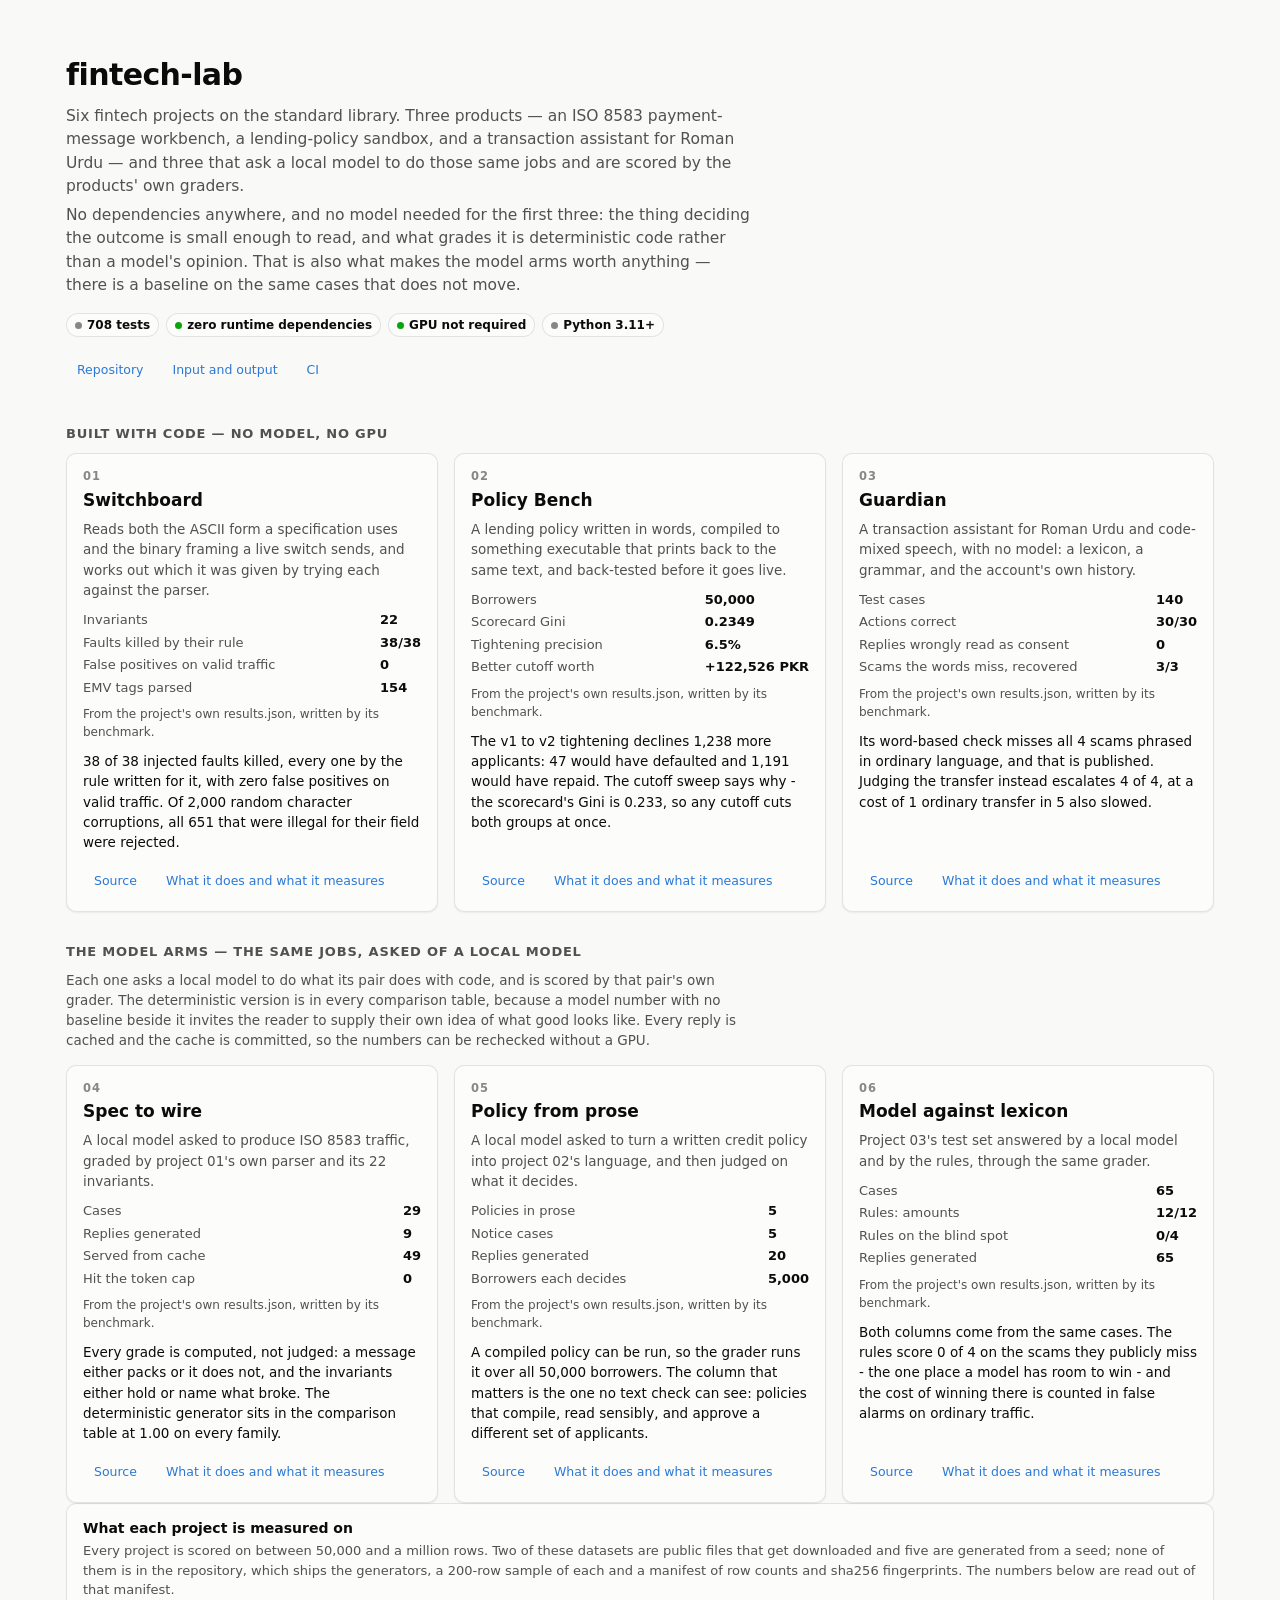
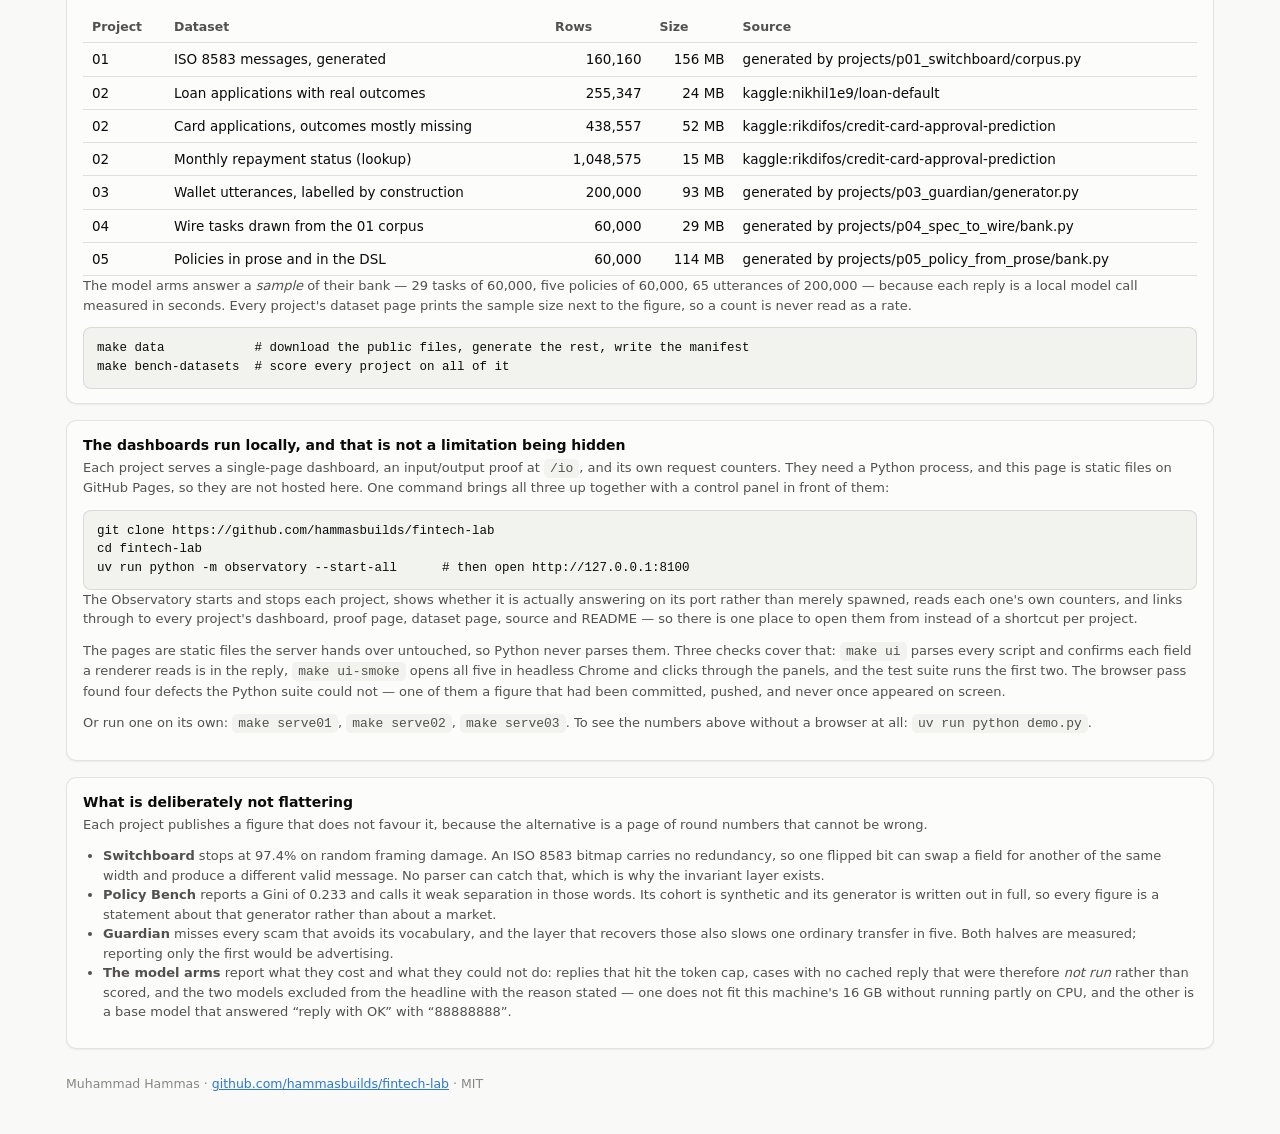
==== commit 40f5925b: "Chase the conversations that did not finish, and find a wrong-payee bug Project 03's generated conve" ====
--- a/docs/index.html
+++ b/docs/index.html
@@ -44,7 +44,7 @@
        than a model's opinion. That is also what makes the model arms worth anything &mdash;
        there is a baseline on the same cases that does not move.</p>
     <div class="badges">
-      <span class="pill neutral"><span class="dot"></span><span>700 tests</span></span>
+      <span class="pill neutral"><span class="dot"></span><span>708 tests</span></span>
       <span class="pill good"><span class="dot"></span><span>zero runtime dependencies</span></span>
       <span class="pill good"><span class="dot"></span><span>GPU not required</span></span>
       <span class="pill neutral"><span class="dot"></span><span>Python 3.11+</span></span>
